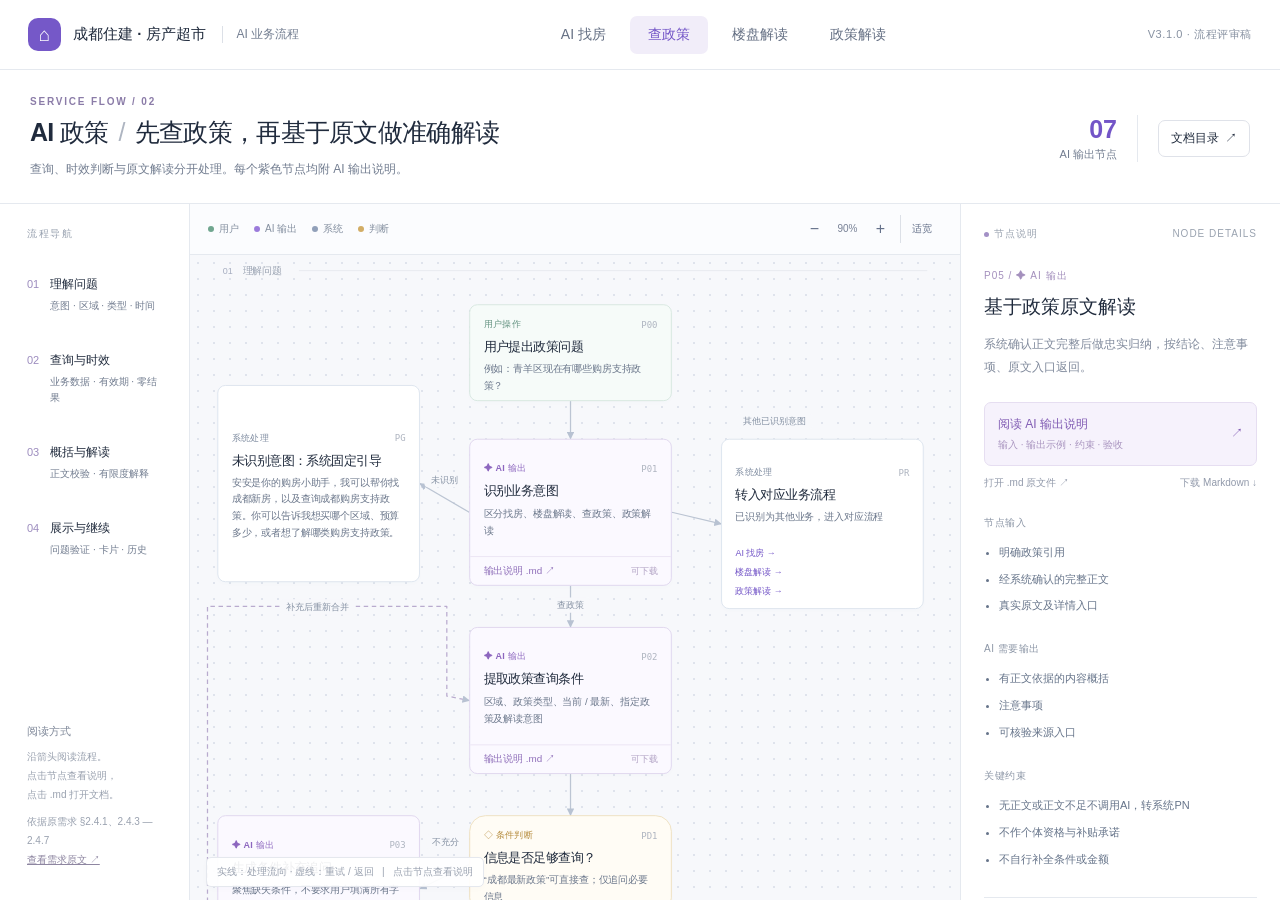
==== AI政策流程.html @ 75f9a5f8 "Initial commit: AI house finding and policy workflows" ====
<!doctype html>
<html lang="zh-CN"><head><meta charset="UTF-8"><meta name="viewport" content="width=device-width,initial-scale=1"><meta name="color-scheme" content="light"><title>AI 政策流程 · 成都住建房产超市</title><style>:root{--ink:#202b3d;--muted:#727d90;--line:#e5e9ef;--purple:#7355c7;--purple-light:#f6f2ff;--blue:#4574b6;--green:#408776;--bg:#f7f8fb;font-family:Inter,"Segoe UI","Microsoft YaHei",sans-serif;color:var(--ink);background:var(--bg);font-synthesis:none}
*{box-sizing:border-box}body{margin:0}button,a{font:inherit}button{cursor:pointer}a{color:var(--purple);text-decoration:none}a:hover{text-decoration:underline}button:focus-visible,a:focus-visible{outline:3px solid #8d79c9;outline-offset:3px}button{color:inherit}header{height:70px;padding:0 28px;background:#fff;border-bottom:1px solid var(--line);display:flex;align-items:center;justify-content:space-between;gap:24px}.brand{display:flex;align-items:center;gap:12px;font-weight:650;font-size:15px}.mark{width:33px;height:33px;background:#7558c8;color:#fff;display:grid;place-items:center;border-radius:10px;font-size:19px}.brand small{font-size:12px;font-weight:400;color:var(--muted);border-left:1px solid #dce0e7;padding-left:14px;margin-left:4px}.top-nav{display:flex;gap:6px;height:100%;align-items:center}.top-nav a{padding:10px 18px;color:#657084;font-size:14px;border-radius:7px}.top-nav a.current{color:var(--purple);background:#f1edf9;font-weight:650}.version{font-size:11px;color:#8791a1;letter-spacing:.6px}.intro{padding:26px 30px 22px;display:flex;justify-content:space-between;align-items:center;gap:20px;background:#fff}.eyebrow{font-size:10px;letter-spacing:1.8px;color:#8b7ca8;font-weight:650;margin-bottom:9px}h1{font-size:25px;letter-spacing:-.7px;margin:0 0 10px;font-weight:650}h1 .muted{color:#aeb5c1;font-weight:400;padding:0 10px}.intro p{font-size:12px;color:var(--muted);margin:0;line-height:1.8}.intro-right{display:flex;align-items:center;gap:20px}.stat{border-right:1px solid var(--line);padding-right:20px;text-align:right;white-space:nowrap}.stat strong{font-size:25px;font-weight:550;color:var(--purple)}.stat span{display:block;font-size:11px;color:var(--muted);margin-top:3px}.outline-button{display:inline-flex;align-items:center;justify-content:center;gap:6px;border:1px solid #dfe2e9;background:white;border-radius:7px;padding:9px 12px;font-size:12px;white-space:nowrap}.workspace{display:grid;grid-template-columns:190px minmax(0,1fr) 320px;border-top:1px solid var(--line);height:calc(100dvh - 205px);min-height:550px}.rail{background:#fff;padding:23px 17px;border-right:1px solid var(--line);display:flex;flex-direction:column;overflow:auto}.rail-title{font-size:10px;letter-spacing:1.5px;color:#9aa3b1;margin:0 10px 18px}.phase-nav{border:0;background:transparent;display:flex;gap:11px;text-align:left;padding:14px 10px;border-radius:7px;width:100%;margin-bottom:7px}.phase-nav:hover{background:#f5f3fb}.phase-index{font-size:11px;color:#9c8cbe;line-height:22px}.phase-nav strong{font-size:12px;display:block;line-height:22px;font-weight:600}.phase-nav small{display:block;color:var(--muted);font-size:10px;line-height:1.6;margin-top:3px}.rail-note{margin:auto 10px 0;padding-top:24px}.rail-note strong{font-size:11px;color:#7f8899;font-weight:500}.rail-note p{font-size:10px;line-height:1.9;color:#99a1af;margin:8px 0}.flow-area{min-width:0;position:relative;display:flex;flex-direction:column}.toolbar{height:51px;flex-shrink:0;padding:0 18px;display:flex;align-items:center;justify-content:space-between;gap:10px;background:#fbfcfe;border-bottom:1px solid var(--line)}.legend{display:flex;gap:15px;color:#8590a0;font-size:10px}.legend span{display:flex;align-items:center;gap:5px}.dot{width:6px;height:6px;border-radius:50%;background:#91a0b9}.dot.ai{background:#9b7bdb}.dot.decision{background:#d2ad65}.dot.user{background:#70a68f}.zoom-tools{display:flex;align-items:center;gap:1px}.zoom-tools button{border:0;background:transparent;font-size:16px;width:27px;height:28px;color:#65718a;border-radius:4px}.zoom-tools button:hover{background:#eeeaf7}.zoom-tools output{font-size:10px;min-width:37px;text-align:center;color:#778095}.zoom-tools .fit{font-size:10px;width:42px;margin-left:5px;border-left:1px solid #dce0e7;border-radius:0}.viewport{overflow:auto;flex:1;position:relative;background-image:radial-gradient(#dfe3ec .8px,transparent .8px);background-size:16px 16px;scroll-behavior:smooth}.stage-wrap{position:relative;margin:0 auto}.diagram{position:absolute;left:0;top:0;width:830px;transform-origin:0 0}.edges{position:absolute;inset:0;pointer-events:none;overflow:visible}.edge{stroke:#bcc5d3;stroke-width:1.4;fill:none;stroke-linejoin:round;marker-end:url(#arrow)}.edge.dashed{stroke-dasharray:5 4;stroke:#b9abce}.edge-label{font-size:10px;fill:#8490a2}.phase-band{position:absolute;left:22px;right:22px;height:35px;display:flex;gap:11px;align-items:center;font-size:11px;color:#99a2b1;pointer-events:none}.phase-band:after{content:"";height:1px;background:#e6e9ef;flex:1;margin-left:8px}.phase-band b{font-weight:500;font-size:10px;color:#a6adc0}.node{position:absolute;border:1px solid #dce3ed;border-radius:9px;background:#fff;box-shadow:0 2px 5px #52638204;overflow:hidden;display:flex;flex-direction:column;transition:box-shadow .15s,border-color .15s}.node.selected{border-color:#9776d0;box-shadow:0 0 0 3px #ede5fa,0 4px 13px #8765bd14}.node.ai{background:#fbf9ff;border-color:#dfd5ee}.node.ai.selected{border-color:#9470d1}.node.decision{background:#fffcf5;border-color:#eddfbd;border-radius:18px}.node.user{background:#f6fbf9;border-color:#d6e7df}.node.error{background:#fff7f6;border-color:#eedbd8}.node-main{background:none;border:0;text-align:left;display:block;padding:14px 15px 8px;flex:1;width:100%}.node-head{display:flex;justify-content:space-between;align-items:center;margin-bottom:8px}.node-type{font-size:9px;font-weight:550;color:#7f8ca0;letter-spacing:.4px}.ai .node-type{color:#8d67bf}.decision .node-type{color:#b58b3c}.user .node-type{color:#649382}.error .node-type{color:#b87e73}.node-id{font:9px Consolas,monospace;color:#aeb4c0}.node h3{font-size:13px;line-height:1.5;margin:0 0 5px;font-weight:620;letter-spacing:-.1px}.node p{font-size:10px;line-height:1.8;color:#80899a;margin:0}.node-footer{height:32px;border-top:1px solid #eae3f3;display:flex;align-items:center;justify-content:space-between;padding:0 15px;font-size:10px}.node-footer a{color:#9070ba}.node-footer span{color:#b1a2c4;font-size:9px}.node-go{font-size:10px;margin:0 15px 10px}.inspector{background:#fff;border-left:1px solid var(--line);padding:23px;overflow:auto}.inspector-top{display:flex;justify-content:space-between;align-items:center;font-size:10px;color:#9aa3b0;letter-spacing:1px;margin-bottom:28px}.live-dot{width:5px;height:5px;border-radius:50%;display:inline-block;background:#a390c6;margin-right:5px}.detail-kicker{font-size:10px;letter-spacing:1px;color:#a490bd;margin-bottom:9px}.inspector h2{font-size:19px;line-height:1.55;margin:0 0 12px;font-weight:630}.detail-summary{font-size:12px;line-height:1.9;color:#808a9c;margin:0 0 23px}.doc-primary{display:flex;align-items:center;justify-content:space-between;background:#f6f2fc;border:1px solid #e6def1;color:#805bb3;width:100%;border-radius:7px;padding:13px;font-size:12px;text-align:left}.doc-primary small{display:block;font-size:10px;color:#aa96c0;margin-top:5px}.doc-links{display:flex;justify-content:space-between;margin-top:10px;font-size:10px}.doc-links a{color:#929aab}.detail-section{margin-top:26px}.detail-section h3{font-size:10px;color:#8d97a7;font-weight:500;letter-spacing:.5px;margin:0 0 12px}.detail-section ul{padding-left:15px;margin:0}.detail-section li{font-size:11px;line-height:1.9;color:#66748a;margin:6px 0}.chips{display:flex;gap:6px;flex-wrap:wrap}.chip{padding:5px 8px;background:#f5f6f9;color:#7e899c;font-size:10px;border-radius:4px}.detail-boundary{border-top:1px solid var(--line);margin-top:27px;padding-top:16px;color:#9aa3b2;font-size:10px;line-height:1.9}.mobile-detail{display:none}.footer-info{position:absolute;bottom:13px;left:16px;border:1px solid #e5e8ee;background:#ffffffed;box-shadow:0 2px 6px #31466305;border-radius:5px;font-size:10px;color:#9aa2b0;padding:7px 10px;pointer-events:none}.source-link{color:#8e86a1;text-decoration:underline}.modal{max-width:880px;width:calc(100% - 40px);height:85vh;border:1px solid #e1dbea;border-radius:13px;padding:0;box-shadow:0 15px 80px #20263d33;color:var(--ink)}.modal::backdrop{background:#30354955;backdrop-filter:blur(3px)}.modal-bar{position:sticky;top:0;background:#fff;z-index:1;border-bottom:1px solid var(--line);padding:17px 22px;display:flex;align-items:center;justify-content:space-between;gap:12px}.modal-title{font-size:13px;font-weight:600}.modal-bar button{border:0;background:#f5f4f9;border-radius:5px;padding:6px 11px;font-size:12px}.modal-actions{display:flex;gap:12px;align-items:center;font-size:11px}.markdown{padding:20px 30px 35px;font-size:13px;line-height:1.9;color:#64718a;overflow-wrap:anywhere}.markdown h1{font-size:23px;color:#2d3444;margin-top:14px}.markdown h2{font-size:17px;color:#3d465c;margin-top:28px;border-bottom:1px solid #eee9f3;padding-bottom:8px}.markdown h3{font-size:14px;color:#4d566d;margin-top:22px}.markdown p{margin:10px 0}.markdown pre{background:#f5f3f9;border:1px solid #ece6f3;padding:17px;border-radius:7px;overflow:auto;font-size:11px;line-height:1.8}.markdown code{font-family:Consolas,monospace;background:#f5f3f9;color:#8263a8;padding:2px 4px;border-radius:3px}.markdown pre code{padding:0}.markdown table{border-collapse:collapse;width:100%;font-size:12px;margin:16px 0}.markdown th,.markdown td{padding:9px 11px;border:1px solid #e8e5ed;text-align:left}.markdown th{background:#f8f6fb}.markdown blockquote{border-left:3px solid #c8b7df;padding-left:15px;margin-left:0;color:#8b7d9b}.doc-list{padding:18px 22px}.doc-item{display:flex;align-items:center;gap:14px;padding:15px 0;border-bottom:1px solid var(--line)}.doc-item button{border:0;background:transparent;text-align:left;flex:1;font-size:13px;color:#5e5677}.doc-item a{font-size:11px}.doc-item span{font-size:10px;color:#a492bd}.notice{background:#fbf9ef;border:1px solid #ece4c5;padding:12px 16px;border-radius:7px;font-size:11px;color:#92885f;line-height:1.9;margin:0 0 20px}.inspector-close{display:none}.no-js{margin:30px;color:#685588} @media(min-width:1650px){.workspace{grid-template-columns:210px minmax(0,1fr) 350px}.inspector{padding:27px}.node h3{font-size:14px}.node p{font-size:11px}}
@media(max-width:1250px){.workspace{grid-template-columns:minmax(0,1fr) 310px}.rail{display:none}.intro{padding:23px}.brand small{display:none}.toolbar{padding:0 13px}.intro p{max-width:620px}.intro-right .stat{display:none}}
@media(max-width:800px){header{padding:0 15px;height:62px;gap:8px}.brand{font-size:12px;gap:8px}.mark{width:28px;height:28px}.top-nav a{padding:9px 11px;font-size:12px}.version{display:none}.intro{padding:19px 17px;align-items:flex-start}.intro h1{font-size:21px}.intro .muted,.intro .subtitle{display:none}.intro p{font-size:11px}.intro-right{padding-top:15px}.intro-right .outline-button{font-size:10px}.workspace{grid-template-columns:1fr;height:calc(100dvh - 191px);min-height:450px}.inspector{display:none;position:fixed;z-index:5;top:62px;bottom:0;right:0;width:min(360px,100%);box-shadow:-12px 0 50px #28334922}.inspector.open{display:block}.inspector-close{display:inline-flex;border:0;background:transparent;font-size:14px}.legend{gap:10px;font-size:9px}.zoom-tools .fit{width:33px}.toolbar{padding:0 9px}.mobile-detail{display:block;border:0;color:#8b6ab5;background:#f2eefa;padding:6px 9px;border-radius:5px;font-size:10px}.footer-info{font-size:9px;left:9px;bottom:9px}.modal{width:calc(100% - 20px);height:90vh}.markdown{padding:15px 20px;font-size:12px}.modal-bar{padding:13px}.modal-actions{gap:8px}.modal-title{max-width:50%;font-size:11px}.modal-actions a{font-size:10px}}
/* The workbench owns scrolling; prevent a second page scrollbar. */
.node-links{display:flex;flex-direction:column;gap:6px;margin:0 15px 12px}.node-links a{font-size:10px;line-height:1.5}.top-nav{flex-shrink:0}.top-nav a{white-space:nowrap}
@media(max-width:1000px){.version{display:none}.brand small{display:none}.top-nav a{padding:9px 13px}}
@media(max-width:650px){header{height:auto;min-height:95px;flex-wrap:wrap;gap:6px;padding:10px 15px 6px}.brand{width:100%}.top-nav{width:100%;height:38px;justify-content:space-between}.top-nav a{font-size:12px;padding:8px 12px}.inspector{top:95px}}
body{height:100dvh;display:flex;flex-direction:column;overflow:hidden}header,.intro{flex-shrink:0}.workspace{flex:1;height:auto;min-height:0;grid-template-rows:minmax(0,1fr)}.flow-area,.viewport,.inspector,.rail{min-height:0;scrollbar-width:thin;scrollbar-color:#d1d6e0 transparent}.node h3{font-size:14px}.node p{font-size:11px;line-height:1.7;color:#6b778b}.node-type{font-size:10px}.node-id{font-size:10px}.node-footer{font-size:11px}.node-footer span{font-size:10px}.node-go-button{border:0;background:transparent;color:var(--purple);text-align:left;padding:0;cursor:pointer}.node-main{min-height:0}
@media print{body{display:block;height:auto;overflow:visible}header,.intro-right,.rail,.toolbar,.inspector,.footer-info{display:none}.intro{padding:10px}.workspace{display:block;height:auto;border:0}.viewport{overflow:visible;background:white}.stage-wrap{width:830px!important;height:auto!important}.diagram{position:relative;transform:none!important}.node{break-inside:avoid}.flow-area{display:block}.intro p{color:#666}}
</style></head>
<body><header><div class="brand"><span class="mark" aria-hidden="true">⌂</span>成都住建 · 房产超市<small>AI 业务流程</small></div><nav class="top-nav" aria-label="业务流程"><a href="AI找房流程.html" class="" >AI 找房</a><a href="AI政策流程.html" class="current" aria-current="page">查政策</a><a href="楼盘解读流程.html" class="" >楼盘解读</a><a href="政策解读流程.html" class="" >政策解读</a></nav><span class="version">V3.1.0 · 流程评审稿</span></header>
<section class="intro"><div><div class="eyebrow">SERVICE FLOW / 02</div><h1>AI 政策<span class="muted">/</span><span class="subtitle">先查政策，再基于原文做准确解读</span></h1><p>查询、时效判断与原文解读分开处理。每个紫色节点均附 AI 输出说明。</p></div><div class="intro-right"><div class="stat"><strong>07</strong><span>AI 输出节点</span></div><button class="outline-button" id="doc-index">文档目录 <span aria-hidden="true">↗</span></button></div></section>
<main class="workspace"><aside class="rail"><p class="rail-title">流程导航</p><nav id="phases" aria-label="流程阶段"></nav><div class="rail-note"><strong>阅读方式</strong><p>沿箭头阅读流程。<br>点击节点查看说明，<br>点击 .md 打开文档。</p><p>依据原需求 §2.4.1、2.4.3 — 2.4.7<br><a class="source-link" href="docs/需求原文.md" target="_blank" rel="noopener">查看需求原文 ↗</a></p></div></aside>
<section class="flow-area" aria-label="AI 政策流程图"><div class="toolbar"><div class="legend"><span><i class="dot user"></i>用户</span><span><i class="dot ai"></i>AI 输出</span><span><i class="dot"></i>系统</span><span><i class="dot decision"></i>判断</span></div><div class="zoom-tools"><button id="zoom-out" aria-label="缩小流程图">−</button><output id="zoom-value" aria-label="当前缩放">100%</output><button id="zoom-in" aria-label="放大流程图">+</button><button id="zoom-fit" class="fit">适宽</button><button id="show-detail" class="mobile-detail" aria-label="查看节点说明">说明</button></div></div><div class="viewport" id="viewport"><div class="stage-wrap" id="stage-wrap"><div class="diagram" id="diagram"></div></div></div><div class="footer-info">实线：处理流向 · 虚线：重试 / 返回 &nbsp; | &nbsp; 点击节点查看说明</div></section>
<aside class="inspector" id="inspector" aria-label="节点详情"><div class="inspector-top"><span><i class="live-dot"></i>节点说明</span><span>NODE DETAILS <button class="inspector-close" id="close-detail" aria-label="关闭节点说明">×</button></span></div><div id="detail" aria-live="polite"></div></aside></main>
<dialog class="modal" id="document-modal" aria-labelledby="modal-title"><div class="modal-bar"><span class="modal-title" id="modal-title"></span><div class="modal-actions"><a id="modal-raw" href="#" target="_blank" rel="noopener">原文件 ↗</a><a id="modal-download" href="#" download>下载 .md ↓</a><button id="modal-close" aria-label="关闭文档">关闭 ×</button></div></div><div id="modal-body"></div></dialog><noscript><p class="no-js">请启用 JavaScript 查看交互流程图，或阅读 <a href="docs/README.md">Markdown 文档索引</a>。</p></noscript>
<script>const FLOW={"key":"policy","title":"AI 政策","subtitle":"先查政策，再基于原文做准确解读","file":"AI政策流程.html","other":"AI找房流程.html","defaultNode":"P05","description":"查询、时效判断与原文解读分开处理。每个紫色节点均附 AI 输出说明。","source":"2.4.1、2.4.3 — 2.4.7","height":3430,"phases":[{"title":"理解问题","sub":"意图 · 区域 · 类型 · 时间","y":0},{"title":"查询与时效","sub":"业务数据 · 有效期 · 零结果","y":990},{"title":"概括与解读","sub":"正文校验 · 有限度解释","y":1500},{"title":"展示与继续","sub":"问题验证 · 卡片 · 历史","y":2730}],"rules":["仅基于政策库及已获取原文作答","缺少正文，不补全标准或条件","区分已生效、即将生效、已失效","政策最多 5 条；推荐问题最多 3 个"],"nodes":[{"id":"P00","title":"用户提出政策问题","description":"例如：青羊区现在有哪些购房支持政策？","type":"user","x":297,"y":55,"w":226,"h":108},{"id":"P01","title":"识别业务意图","description":"区分找房、楼盘解读、查政策、政策解读","type":"ai","x":297,"y":205,"w":226,"h":164},{"id":"PR","title":"转入对应业务流程","description":"已识别为其他业务，进入对应流程","type":"system","x":578,"y":205,"w":226,"h":190,"links":[{"label":"AI 找房 →","file":"AI找房流程.html"},{"label":"楼盘解读 →","file":"楼盘解读流程.html"},{"label":"政策解读 →","file":"政策解读流程.html"}]},{"id":"PG","title":"未识别意图：系统固定引导","description":"安安是你的购房小助手，我可以帮你找成都新房，以及查询成都购房支持政策。你可以告诉我想买哪个区域、预算多少，或者想了解哪类购房支持政策。","type":"system","x":16,"y":145,"w":226,"h":220,"fixedReply":true},{"id":"P02","title":"提取政策查询条件","description":"区域、政策类型、当前 / 最新、指定政策及解读意图","type":"ai","x":297,"y":415,"w":226,"h":164},{"id":"PD1","title":"信息是否足够查询？","description":"“成都最新政策”可直接查；仅追问必要信息","type":"decision","x":297,"y":625,"w":226,"h":110},{"id":"P03","title":"生成条件补充追问","description":"聚焦缺失条件，不要求用户填满所有字段","type":"ai","x":16,"y":625,"w":226,"h":164},{"id":"PU1","title":"用户补充或修改","description":"保留本轮政策上下文，覆盖明确修改条件","type":"user","x":16,"y":840,"w":226,"h":108},{"id":"PQ","title":"查询房产超市政策库","description":"读取标题、标签、原文、有效期及详情路径","type":"system","x":297,"y":840,"w":226,"h":136},{"id":"PE1","title":"政策接口异常","description":"提示查询失败并重试；失败不当作零结果","type":"error","x":578,"y":840,"w":226,"h":136},{"id":"PT","title":"校验政策时效与排序","description":"按当前时间区分状态；最新按发布时间 / 生效时间倒序","type":"system","x":297,"y":1045,"w":226,"h":136},{"id":"PD2","title":"是否存在匹配政策？","description":"“当前”仅选有效政策；“最新”须标明状态","type":"decision","x":297,"y":1250,"w":226,"h":110},{"id":"P04","title":"生成政策结果概括","description":"简短总结已查得信息；仅有标题时不延伸正文内容","type":"ai","x":297,"y":1555,"w":226,"h":164},{"id":"P06","title":"生成零结果说明与候选问题","description":"依照政策库真实覆盖范围，生成可验证的问题","type":"ai","x":578,"y":1555,"w":226,"h":164},{"id":"PD3","title":"用户是否需要政策解读？","description":"查询型问题可直接进入推荐问题生成","type":"decision","x":297,"y":1770,"w":226,"h":110},{"id":"PD4","title":"是否取得完整政策正文？","description":"正文可追溯、可读且内容足够支撑问题","type":"decision","x":297,"y":1940,"w":226,"h":110},{"id":"P05","title":"基于政策原文解读","description":"结论 + 注意事项 + 原文入口；不作个人资格承诺","type":"ai","x":297,"y":2120,"w":226,"h":190,"link":"政策解读流程.html"},{"id":"PN","title":"正文不足：使用受限说明","description":"仅说明可查询到该政策，标准及条件请查看详情","type":"system","x":578,"y":2120,"w":226,"h":136},{"id":"P07","title":"生成下一步候选问题","description":"围绕真实政策继续查询；解读问题必须有正文支持","type":"ai","x":297,"y":2370,"w":226,"h":164},{"id":"PV","title":"实际查询验证推荐问题","description":"检查有数据、有支撑；最多保留 3 个有效问题","type":"system","x":297,"y":2580,"w":226,"h":136},{"id":"PS","title":"展示回复与政策卡片","description":"政策 ≤ 5；名称、标签、有效期、状态、真实详情入口","type":"system","x":297,"y":2790,"w":226,"h":136},{"id":"PZ","title":"没有通过验证的问题","description":"隐藏问题区；保留用户输入及修改区域 / 类型入口","type":"system","x":578,"y":2790,"w":226,"h":136},{"id":"PA","title":"任一 AI 节点异常","description":"超时、无效结构或超出数据的政策断言","type":"system","x":16,"y":1555,"w":226,"h":136},{"id":"PE2","title":"AI 失败提示与重试","description":"“安安暂时开小差了，请稍后再试。”保留查询条件","type":"error","x":16,"y":1740,"w":226,"h":136},{"id":"PE3","title":"重试失败节点","description":"继续使用原始政策数据，不补造政策作为降级回答","type":"system","x":16,"y":1940,"w":226,"h":136},{"id":"PX","title":"可选追问失败：保留结果","description":"P07 失败时隐藏推荐问题，继续展示已有说明和卡片","type":"system","x":16,"y":2790,"w":226,"h":136},{"id":"PC","title":"用户继续操作","description":"点击推荐问题 / 自由追问 / 查看政策详情","type":"user","x":297,"y":3010,"w":226,"h":108},{"id":"PB","title":"查看政策详情或原文","description":"使用接口返回的政策 ID 和实际页面路径","type":"system","x":578,"y":3010,"w":226,"h":136},{"id":"PM","title":"保存并恢复会话","description":"历史问题、回答、卡片、追问、条件和滚动位置","type":"system","x":578,"y":3220,"w":226,"h":136},{"id":"PU2","title":"下一轮：重新识别意图","description":"携带原上下文进入 P01；仍查政策则到 P02 合并条件","type":"system","x":297,"y":3220,"w":226,"h":164,"jump":"P01"}],"edges":[{"from":"P00","to":"P01"},{"from":"P01","to":"P02","label":"查政策","lx":410,"ly":390},{"from":"P01","to":"PR","a":"right","b":"left","label":"其他已识别意图","lx":638,"ly":185},{"from":"P01","to":"PG","a":"left","b":"right","label":"未识别","lx":269,"ly":250},{"from":"P02","to":"PD1"},{"from":"PD1","to":"P03","a":"left","b":"right","label":"不充分","lx":271,"ly":654},{"from":"P03","to":"PU1"},{"from":"PU1","to":"P02","a":"left","b":"left","via":[[5,890],[5,392],[272,392],[272,492]],"dashed":true,"label":"补充后重新合并","lx":128,"ly":392},{"from":"PD1","to":"PQ","label":"充分","lx":410,"ly":790},{"from":"PQ","to":"PE1","a":"right","b":"left","label":"异常","lx":548,"ly":874},{"from":"PE1","to":"PQ","a":"bottom","b":"right","via":[[691,980],[551,980],[551,930]],"dashed":true,"label":"重试","lx":670,"ly":980},{"from":"PQ","to":"PT"},{"from":"PT","to":"PD2"},{"from":"PD2","to":"P04","label":"有结果","lx":410,"ly":1430},{"from":"PD2","to":"P06","a":"right","b":"top","via":[[691,1300]],"label":"零结果","lx":691,"ly":1430},{"from":"P04","to":"PD3"},{"from":"PD3","to":"PD4","label":"需要","lx":410,"ly":1903},{"from":"PD3","to":"P07","a":"left","b":"left","via":[[278,1820],[278,2447]],"label":"不需要解读","lx":279,"ly":2302},{"from":"PD4","to":"P05","label":"正文完整","lx":410,"ly":2080},{"from":"PD4","to":"PN","a":"right","b":"top","via":[[691,1990]],"label":"正文不足","lx":691,"ly":2079},{"from":"P05","to":"P07"},{"from":"PN","to":"P07","via":[[691,2325],[410,2325]],"label":"不进入自由生成","lx":636,"ly":2325},{"from":"P07","to":"PV"},{"from":"P06","to":"PV","a":"right","b":"right","via":[[816,1632],[816,2640]],"label":"零结果候选待验证","lx":699,"ly":2518},{"from":"PV","to":"PS","label":"存在有效候选","lx":410,"ly":2745},{"from":"PV","to":"PZ","a":"right","b":"top","via":[[691,2640]],"label":"全部未通过","lx":691,"ly":2745},{"from":"PZ","to":"PS","a":"bottom","b":"right","via":[[691,2960],[549,2960],[549,2885]]},{"from":"PA","to":"PE2","label":"核心生成失败","lx":129,"ly":1718},{"from":"PE2","to":"PE3"},{"from":"PA","to":"PX","a":"left","b":"left","via":[[5,1623],[5,2858]],"dashed":true,"label":"P07 失败","lx":99,"ly":2690},{"from":"PX","to":"PS","a":"right","b":"left"},{"from":"PS","to":"PC"},{"from":"PC","to":"PU2","label":"追问 / 推荐问题","lx":410,"ly":3170},{"from":"PC","to":"PB","a":"right","b":"left","label":"查看详情","lx":548,"ly":2990},{"from":"PB","to":"PM"},{"from":"PM","to":"PC","a":"right","b":"right","via":[[816,3280],[816,3160],[549,3160],[549,3080]],"dashed":true,"label":"1 天内返回","lx":720,"ly":3160}]};const DOCS=[{"id":"P01","title":"政策意图识别","file":"docs/policy/P01-intent.md","summary":"识别政策或找房请求，区分查询与解读；未识别意图时路由系统固定引导节点 PG。","inputs":["本轮问题","近期会话与当前意图","服务范围"],"outputs":["业务意图","查询或解读模式","路由建议；引导语由系统固定返回"],"rules":["短句可继承，显式切换优先","未识别意图时系统原样返回固定引导，不由 AI 生成","不在意图阶段回答政策事实"],"content":"# P01 · 政策意图识别\n\n> 本文是依据需求文档整理的**建议输出契约**，字段名、枚举、示例 ID 均为实现建议，不表示原文已定义这些 API。所有示例仅用于演示，不代表真实政策及其内容。\n\n## 节点职责\n\n判断本轮问题应进入购房支持政策、找房或未识别意图分支。未识别到意图时，由系统返回固定引导，AI 不生成引导文案。识别“补贴、人才、消费券、以旧换新、房票、就学、车位”等词时结合完整语义，不能只按单个关键词强制分流。\n\n## 触发\n\n用户发送非空消息，或点击可发送问题的推荐入口。接收历史上下文后先识别意图，再进入对应条件提取流程。\n\n## 输入\n\n- `user_message`：本轮原始问题。\n- `recent_turns`：必要的近期用户问题与 AI 回答。\n- `active_intent`：当前会话已确认意图。\n- `selected_policy_id`：用户当前选中的政策 ID；没有则为空。\n- `service_scope`：后端配置的服务范围，以成都新房与成都购房支持政策为本版本依据。\n\n## AI 输出 JSON 示例\n\n```json\n{\n  \"node_id\": \"P01\",\n  \"intent\": \"POLICY_QUERY\",\n  \"intent_changed\": false,\n  \"request_mode\": \"search\",\n  \"evidence\": [\"用户询问成都最近购房支持政策\"],\n  \"reply\": null,\n  \"next_node\": \"P02\"\n}\n```\n\n示意输入：`成都最近有什么购房支持政策？`\n\n## 字段说明\n\n| 字段 | 说明 |\n| --- | --- |\n| `intent` | `FIND_HOUSE` 找房、`PROJECT_QUERY` 楼盘解读、`POLICY_QUERY` 查政策、`POLICY_INTERPRET` 政策解读；未识别时为 `null`。 |\n| `intent_changed` | 与上一轮已确认意图是否不同，供系统决定是否切换条件集。 |\n| `request_mode` | 政策场景为 `search` 查询或 `interpret` 解读；其他场景可为空。 |\n| `evidence` | 简短可核对的输入依据，不输出模型内部推理。 |\n| `reply` | 本节点始终返回 `null`；未识别意图时的引导文案由系统固定返回。 |\n| `next_node` | 查政策进入 P02；找房进入 H02；楼盘解读进入 J02；政策解读进入 I02；未识别时进入 PG。系统校验后实际执行。 |\n\n## 约束\n\n1. “换成锦江区呢”等短句可继承当前已确认的政策意图；不能把每轮当成独立问题。\n2. 用户明确改问“300 万有什么新房”时进入找房流程；不因上轮问政策而强行留在政策流程。\n3. “这个楼盘能上哪所学校”不能直接由 AI 回答学区归属。若用户实际询问已收录的就学支持政策，可转政策查询；否则说明服务边界。\n4. 结合有效上下文后仍无法确定当前业务意图时，不强行路由，不临时生成澄清文案，进入系统固定引导节点 PG。\n5. 未识别意图时（`intent: null`），`reply` 返回 `null`，`next_node` 指向 PG；系统统一原样返回下方固定文案，不调用 AI 生成、改写或补充。\n6. 四类业务定义遵循 [共用意图识别 Prompt](../house/H01-intent.md)。政策解读和楼盘解读分别承接到新增独立流程的对象提取节点，不重复执行意图识别；从独立页面直接发起问题时才由该页的意图节点开始。\n\n### 系统固定引导\n\n> 安安是你的购房小助手，我可以帮你找成都新房，以及查询成都购房支持政策。你可以告诉我想买哪个区域、预算多少，或者想了解哪类购房支持政策。\n\n返回引导后本轮不进入政策或楼盘查询，保留会话，等待用户继续提问后重新识别意图。\n\n## 失败处理\n\n- 意图不明确：输出 `intent: null` 与路由 PG，由系统原样返回上述固定引导。\n- AI 服务异常或结构无效：系统提示“安安暂时开小差了，请稍后再试。”，允许重试并保留原消息。\n- 本节点不调用政策结果概括，不输出真实政策事实。\n\n## 验收样例\n\n| 输入 / 上下文 | 预期 |\n| --- | --- |\n| “高新区有哪些人才购房支持政策？” | `POLICY_QUERY + search`，进入 P02。 |\n| 已选中一条政策后说“帮我解释一下” | `POLICY_INTERPRET + interpret`，带政策引用进入 I02。 |\n| 前轮查政策，本轮“青羊区 300 万有哪些新房？” | `FIND_HOUSE`，切换找房条件集进入 H02。 |\n| 咨询指定楼盘的户型 | `PROJECT_QUERY`，进入 J02。 |\n| “今天的篮球比分？” | `intent: null`，进入 PG；系统原样返回固定引导。 |\n| “这个怎么样？”且无可用上下文 | `intent: null`，进入 PG；系统原样返回固定引导。 |\n| 找房、政策混合且最终未识别出本轮业务意图 | 进入 PG，不生成其他澄清文案，不承诺补贴资格。 |\n\n## 可复用提示词\n\n你是成都房产超市的意图识别节点。只根据本轮消息与已确认会话状态选择业务意图；短句可继承意图，显式切换优先。不要回答政策事实、资格或金额。按给定 JSON 契约返回可供系统校验的路由建议。未识别到意图时路由 PG，reply 返回 null，不生成引导文案，由系统固定返回。\n\n## 来源章节\n\n源文档《成都住建房产超市 IM、AI 需求文档》2.4.1 AI 整体处理流程、2.4.3 意图识别条件、2.4.6 AI 限制、2.4.7 异常提示。混合意图澄清与字段定义为本流程补充建议。\n"},{"id":"P02","title":"政策查询条件提取","file":"docs/policy/P02-conditions.md","summary":"提取区域、类型、时间要求及政策引用，合并有效政策上下文。","inputs":["用户问题","政策条件与字典","系统时间及查询能力"],"outputs":["带来源的查询条件","条件变更与歧义","系统范围校验入口"],"rules":["不盲目继承找房预算等条件","最新不等于已生效","最小查询范围交系统判断"],"content":"# P02 · 政策查询条件提取\n\n> 本文为**建议输出契约**，不是原文已有 API。示例只演示字段表达，不代表实际存在的政策。\n\n## 节点职责\n\n从本轮问题与有效政策上下文中提取区域、政策类型、时间要求及政策引用，生成可校验的查询条件；决定是否具备最小查询范围由系统规则完成。\n\n## 触发\n\nP01 已识别政策意图；用户补充条件、修改条件或选择具体政策后再次进入本节点。\n\n## 输入\n\n- `user_message` 与必要的 `recent_turns`。\n- `policy_context`：上轮政策区域、类型、时间要求和选中政策。\n- `intent_changed`：是否由找房等业务切入。\n- `region_dictionary` / `policy_type_dictionary`：业务认可的区域、类型字典。\n- `system_time` / `timezone`：服务端当前时间及业务时区。\n- `query_capabilities`：查询接口支持的筛选、排序及政策 ID 直查能力。\n\n## AI 输出 JSON 示例\n\n```json\n{\n  \"node_id\": \"P02\",\n  \"intent\": \"policy\",\n  \"filters\": {\n    \"region\": {\"value\": \"锦江区\", \"source\": \"current_message\"},\n    \"policy_type\": {\"value\": \"人才购房支持\", \"source\": \"policy_context\"},\n    \"time_requirement\": {\"value\": \"latest\", \"source\": \"policy_context\"},\n    \"policy_id\": null\n  },\n  \"changes\": [\"region\"],\n  \"unresolved\": [],\n  \"discarded_context_fields\": [\"housing_budget\"],\n  \"next_node\": \"SYSTEM_VALIDATE_QUERY_SCOPE\"\n}\n```\n\n示意上下文：前轮查“青羊区最新人才购房支持”，本轮说“换成锦江区”。`housing_budget` 仅示意跨业务字段隔离。\n\n## 字段说明\n\n| 字段 | 说明 |\n| --- | --- |\n| `filters.region` | 行政区域或“成都全市”；原文未提供时可为空，由已公布的查询默认规则处理。 |\n| `filters.policy_type` | 映射到业务字典的政策类型；原词不能匹配时保留到 `unresolved`。 |\n| `filters.time_requirement` | 建议枚举 `current` 当前、`latest` 最新、`explicit_range` 指定范围、`unspecified` 未指定；指定范围需附起止条件。 |\n| `filters.policy_id` | 用户选中或经业务检索确认的政策标识，不能由模型编造。 |\n| `source` | `current_message`、`policy_context` 或显式 `system_default`，便于界面解释条件来源。 |\n| `changes` | 本轮明确修改的政策条件。 |\n| `unresolved` | 无法消歧的区域、指代、类型或时间描述。 |\n| `discarded_context_fields` | 不适用于政策查询的跨意图条件。 |\n\n## 约束\n\n1. 仅覆盖本轮明确更改的条件；“换个区”不清楚具体区域时不随机选区。\n2. 切换业务时不盲目继承房价预算、面积、户型、楼盘标签。区域也不能默认必然沿用；只有“这个区的政策”等明确指代或用户确认时才引用前轮区域。\n3. “最新”表示排序与时效要求，不代表每条结果都已生效；有效状态由系统根据日期判定。\n4. “成都最新政策”已具有全市范围与最新要求，不应强制要求用户继续提供区县或类型。\n5. 不把“我有 300 万预算”转成补贴资格或补贴上限，不推断人才等级、户籍、购房套数等未提供信息。\n6. 不自行给“最近”编造固定天数；若业务有已配置的时间规则则使用并记录来源，否则保留为时间意图，由系统决定可否按最新排序查询。\n\n## 失败处理\n\n- 无法映射字段或指代不唯一：交由系统最小范围校验，不满足时进入 P03。\n- 本轮新条件无效：保留原会话并明确需要补充哪项，不静默执行旧条件查询。\n- AI 结构化输出校验失败：重试或提示 AI 服务异常，不提交未经校验的查询。\n\n## 验收样例\n\n| 输入 / 上下文 | 预期 |\n| --- | --- |\n| “成都最新政策” | 提取成都全市 + 最新，允许进入规则校验后直接查询。 |\n| 前轮青羊区人才支持，本轮“改成购房消费券” | 只修改类型，继承政策范围。 |\n| 前轮找房青羊区 400 万，本轮“成都最近有什么政策？” | 使用成都全市；不继承青羊区和预算。 |\n| 前轮查政策，本轮“这个也算吗？”且无选中条目 | 标记指代不清，进入必要澄清。 |\n\n## 可复用提示词\n\n仅提取业务接口支持的政策条件，显式修改优先于政策上下文，跨意图不盲目继承。输出条件及来源，缺失保持为空，歧义写入 unresolved。不要补写政策事实，也不要自行决定用户资格。\n\n## 来源章节\n\n2.4.1 条件提取与最小查询范围、2.4.3 查询条件与最新政策处理、2.4.4 会话保持。政策跨轮条件继承、字段隔离与字典校验是对整体流程的实现补充，原文未定义接口字段。\n"},{"id":"P03","title":"政策条件补充追问","file":"docs/policy/P03-clarify.md","summary":"仅对系统判定的必要缺失或歧义进行追问。","inputs":["已提取条件","系统范围校验结果","有效候选与历史回答"],"outputs":["简短追问","待确认字段","真实可选项"],"rules":["全市最新可满足规则直接查询","不强制补齐所有字段","用户补充后回到条件提取"],"content":"# P03 · 政策条件补充追问\n\n> 本文是**建议输出契约**。原文要求判断信息是否充分，但没有给出政策最小查询范围的固定字段组合；本节点不得把建议当成既定 API 或强制业务规则。\n\n## 节点职责\n\n在系统判定现有条件不能执行有效查询时，生成一次最少必要追问。避免把所有政策查询都变成填写区域、类型、时间三项的表单。\n\n## 触发\n\nP02 输出经系统查询范围规则校验后，得到 `query_allowed=false`，并提供明确的缺失项或歧义。已满足规则则绕过本节点，直接查询政策库。\n\n## 输入\n\n- `extracted_filters`：已确认查询条件。\n- `scope_validation`：系统校验结果及真实缺失项。\n- `ambiguous_references`：如“刚才那个”对应多个政策。\n- `available_choices`：业务字典或已查得政策提供的有效候选。\n- `recent_turns`：避免重复询问已经回答的内容。\n\n## AI 输出 JSON 示例\n\n```json\n{\n  \"node_id\": \"P03\",\n  \"reply\": \"你想了解哪一项政策？可以点选刚才结果中的政策，再让我帮你查看。\",\n  \"clarify_fields\": [\"policy_id\"],\n  \"choices\": [\n    {\"label\": \"示意政策 A（非真实政策）\", \"value\": \"demo-policy-a\"},\n    {\"label\": \"示意政策 B（非真实政策）\", \"value\": \"demo-policy-b\"}\n  ],\n  \"preserve_existing_filters\": true,\n  \"next_node\": \"WAIT_USER_THEN_P02\"\n}\n```\n\n示意场景：已有两条结果，用户说“解读刚才那个”，系统无法确定政策引用。示例选择项必须来自实际会话结果；生产中不得使用示意 ID。\n\n## 字段说明\n\n| 字段 | 说明 |\n| --- | --- |\n| `reply` | 简短追问，只覆盖真正阻塞查询的内容。 |\n| `clarify_fields` | 本次要求补充或确认的条件。 |\n| `choices` | 可点击候选，仅来自输入中的有效数据；没有有效候选时为空。 |\n| `preserve_existing_filters` | 提示系统保留已经确认的政策条件。 |\n| `next_node` | 等待用户后回到 P02，重新合并和校验条件。 |\n\n## 约束\n\n1. 最小查询范围由服务端配置规则判断，AI 只组织追问文案，不自行添加强制字段。\n2. “成都全市最新购房政策”不必追问区域、政策类型；泛全市查询在查询接口支持时可以直接查。\n3. “现在有什么政策”如业务规则允许默认成都全市，应明确采用全市范围并直接查询；如规则尚未配置，不把任意区县作为默认值。\n4. 一轮优先解决一个关键歧义；不索取与本次查询无关的预算、收入、证件等信息。\n5. 追问阶段不输出“当地有某补贴”“你符合某资格”等未经业务数据支持的事实。\n\n## 失败处理\n\n- 用户未回答所问但提供新问题：返回 P01 重新判意图，保留会话历史。\n- 多轮仍无法消歧：提供业务范围说明及可直接查询的全市政策入口，入口必须符合服务端能力；不编造选项。\n- AI 异常：显示标准 AI 异常提示，保留用户已输入条件与可重试状态。\n\n## 验收样例\n\n| 场景 | 预期 |\n| --- | --- |\n| “成都全市最新政策”，系统允许全市查询 | 跳过 P03，直接查询。 |\n| “哪个人才政策？”存在两个可引用条目 | 给出真实条目选择，确认政策 ID。 |\n| 已有区域，系统要求补齐无法映射的类型 | 只问类型，不重复问区域。 |\n| 用户说“换成锦江区吧” | 回 P02 更新区域并重查充分性。 |\n\n## 可复用提示词\n\n根据系统提供的缺失项或歧义生成一次简短追问。不要自行增加必填项；已允许的全市最新查询无需追问。候选值必须取自输入，保留已确认条件。\n\n## 来源章节\n\n2.4.1“条件提取（最小查询范围）→判断信息是否充分”、2.4.3 查询条件、2.4.5 回答原则。追问粒度、系统规则入口与政策指代处理是本流程补充建议。\n"},{"id":"P04","title":"政策结果概括","file":"docs/policy/P04-summary.md","summary":"依据真实结果简短概括，引用最多 5 张政策卡片。","inputs":["真实政策结果","系统计算的有效状态","正文可用性与详情路径"],"outputs":["简短概括","政策引用","展示数量与状态"],"rules":["最多展示 5 条","系统日期判定生效状态","只有标题有效期时不补写正文"],"content":"# P04 · 政策结果概括\n\n> 本文为**建议输出契约**，字段及示例不是原文 API。所有示意政策均不是真实政策，日期仅用于验证界面和时效判定。\n\n## 节点职责\n\n在真实政策库查询成功且有结果后，生成简短概括并引用政策卡片。AI 组织文本；真实条目、卡片字段、排序、有效状态和详情路径由业务系统提供并校验。\n\n## 触发\n\n政策查询成功且返回至少一条已验证政策；系统已完成排序、有效期判定与数量截断。\n\n## 输入\n\n- `query_filters`：实际执行的查询条件。\n- `total_count` 与 `displayed_policies`：实际命中数及本次最多 5 条。\n- 每条政策的真实 ID、名称、标签、有效期、正文是否可用及官方详情路径。\n- `computed_status`：系统根据服务端当前日期判定的已生效、即将生效、已失效或未知。\n- `sort_basis`：系统实际使用的发布时间或生效时间排序口径。\n\n## AI 输出 JSON 示例\n\n```json\n{\n  \"node_id\": \"P04\",\n  \"reply\": \"查询到 2 条示意政策。其中 1 条已生效，1 条即将生效。当前数据仅提供标题和有效期，具体补贴标准和申请条件需要进入政策详情查看。\",\n  \"policy_refs\": [\n    {\"policy_id\": \"demo-policy-a\", \"status\": \"active\"},\n    {\"policy_id\": \"demo-policy-b\", \"status\": \"upcoming\"}\n  ],\n  \"display_count\": 2,\n  \"body_summary_available\": false,\n  \"next_node\": \"PD3\"\n}\n```\n\n示意输入：系统日期为 `2026-09-17`（Asia/Shanghai）；示意 A 的有效期为 `2026-01-01—2026-12-31`，示意 B 为 `2026-10-01—2026-12-31`。状态由系统计算，AI 仅引用。\n\n## 字段说明\n\n| 字段 | 说明 |\n| --- | --- |\n| `reply` | 简短概括，普通回答建议 50—150 字。 |\n| `policy_refs` | 本次结果中的政策 ID 与系统状态引用，不能新增条目。 |\n| `status` | `active` 已生效、`upcoming` 即将生效、`expired` 已失效、`unknown` 无法判定。 |\n| `display_count` | 本次展示条数，最多 5 条，不等同于全部命中数量。 |\n| `body_summary_available` | 是否有完整可引用正文支持内容概括。 |\n\n## 约束\n\n1. 单次最多展示 5 条政策；卡片展示政策名称、标签、有效期和查看详情入口。不能因为 AI 概括长度改变真实数量。\n2. “最新”按系统选择的发布时间或生效时间倒序。排序口径应统一；原文未确定二选一的具体优先级，需实现时明确。\n3. 起始日期晚于系统当前日期必须标记“即将生效”，不得写为“当前正在执行”。已失效政策不能被介绍为当前政策。\n4. 状态由系统时区与日期精度规则计算，AI 不使用自身记忆日期。缺少有效期或日期相互矛盾时标记“有效状态待核实”，不能猜测。\n5. 只有标题和有效期时，仅说明查到哪些条目及可核验的时间信息，不推断补贴金额、适用对象、申请条件或覆盖范围。\n6. 有正文时可忠实概括已查得内容，不作个体资格、补贴承诺或学区归属判断。对“不得回答具体政策结论”与“可简单总结”采用此保守解释。\n7. 详情路径取自系统校验的真实路由，不由 AI 自行拼接未经定义的 URL。\n\n## 失败处理\n\n- 查询成功且零条：进入 P06，不调用本节点生成“查到政策”。\n- 政策接口异常：提示“政策数据暂时没有查询成功，请稍后重试。”，不能视为零结果。\n- AI 异常：可由系统展示已验证卡片与固定说明，或标准 AI 异常提示；不能补造概括。\n- 发现非结果内 ID、超 5 条或日期矛盾：系统拒绝无效输出并使用可核验卡片兜底。\n\n## 验收样例\n\n| 场景 | 预期 |\n| --- | --- |\n| 命中 12 条 | 展示最多 5 条，不写“总共只有 5 条”。 |\n| 发布时间最新，但生效日期晚于系统日期 | 显示“即将生效”。 |\n| 标题包含“补贴”，但没有正文 | 不补写额度、条件，仅引导详情。 |\n| 没有结束日期且无法确认有效状态 | 标记待核实，不擅自认定长期有效。 |\n\n## 来源章节\n\n2.4.3 查询结果、最新政策处理、政策准确性要求，2.4.5 回答原则，2.4.6 AI 限制，2.4.7 异常提示。未知状态与校验字段为实现补充建议。\n"},{"id":"P05","title":"政策原文解读","file":"docs/policy/P05-interpret.md","summary":"系统确认正文完整后做忠实归纳，按结论、注意事项、原文入口返回。","inputs":["明确政策引用","经系统确认的完整正文","真实原文及详情入口"],"outputs":["有正文依据的内容概括","注意事项","可核验来源入口"],"rules":["无正文或正文不足不调用AI，转系统PN","不作个体资格与补贴承诺","不自行补全条件或金额"],"content":"# P05 · 政策原文解读\n\n> 本文为**建议输出契约**。示例不包含真实法律政策结论；JSON 字段、引用方式及失败码是实现建议。\n\n## 节点职责\n\n对用户指定且经政策库查询确认的完整政策正文做忠实、简短归纳，按“结论 + 注意事项 + 政策原文入口”输出。系统必须先确认正文完整；没有正文或正文不足时不调用本 AI 节点，转到系统 PN 输出固定受限说明与真实详情入口。\n\n## 触发\n\n用户明确要求解读政策，或点击可解读政策的操作入口；政策 ID 已确认，业务系统已获取对应记录，并判定正文完整、可用于归纳。前置检查未通过时转系统 PN，不进入本节点。\n\n## 输入\n\n- `user_question`：用户希望理解的内容。\n- `selected_policy`：真实政策 ID、标题、有效期和系统判定状态。\n- `policy_body`：业务系统获取并确认完整的正文全文。\n- `body_availability`：本节点只接受 `full`；`partial` / `missing` 由系统前置检查转 PN。\n- `source_url` 或 `detail_path`：经验证的政策原文或平台详情入口。\n- `source_sections`：正文段落 ID 或可靠定位，供摘要逐项核验。\n\n## AI 输出 JSON 示例\n\n以下输入及输出均为**虚构测试数据**，不代表任何真实政策。示意政策 A 的测试正文全文仅含两句：\n\n- `demo-section-01`：“本测试文件用于说明政策信息查询流程。”\n- `demo-section-02`：“阅读政策信息时应核对文件标注的有效期。”\n\n```json\n{\n  \"node_id\": \"P05\",\n  \"mode\": \"body_summary\",\n  \"conclusion\": \"示意政策 A 是用于说明政策信息查询流程的测试文件。\",\n  \"notes\": [\"阅读时应核对文件标注的有效期。\"],\n  \"source\": {\n    \"policy_id\": \"demo-policy-a\",\n    \"label\": \"查看政策原文\",\n    \"route_ref\": \"demo-route-a\"\n  },\n  \"claims\": [\n    {\"text\": \"本文件用于说明政策信息查询流程。\", \"section_refs\": [\"demo-section-01\"]},\n    {\"text\": \"阅读时应核对文件标注的有效期。\", \"section_refs\": [\"demo-section-02\"]}\n  ],\n  \"individual_eligibility\": \"not_assessed\",\n  \"next_node\": \"P07\"\n}\n```\n\n上例演示完整正文归纳；`demo-route-a` 只是系统已提供路径的引用占位，不是可点击的真实政策链接。结论与每项注意事项都必须附输入正文中可核验的依据。\n\n## 字段说明\n\n| 字段 | 说明 |\n| --- | --- |\n| `mode` | 本节点固定为 `body_summary`，仅归纳通过系统完整性检查的正文。 |\n| `conclusion` | 对检索内容的概括，不是对用户资格或权利的最终认定。 |\n| `notes` | 正文明确记载的要求、限制、日期等注意事项。 |\n| `source` | 真实政策及经过系统校验的原文/详情入口引用。 |\n| `claims` | 有正文时建议为 `{text, section_refs}` 列表，方便系统与评审核对来源。 |\n| `individual_eligibility` | 本契约统一 `not_assessed`；不输出“用户可领取”。 |\n\n## 约束\n\n1. **保守解释原文冲突**：允许忠实概括查得正文；“不回答具体政策结论”限制 AI 自行推定金额、标准、个体资格及执行结果，不以自身知识补充缺失原文。\n2. 无正文或正文不足时，系统前置检查直接转 PN，使用固定受限说明：“当前可以查询到该政策，但具体补贴标准和申请条件需要进入政策详情查看。”不调用 AI 从标题推导对象、补贴金额、申请渠道或材料。\n3. 有正文也不能断言用户可以获得补贴。原文提到完整条件加结构化规则可准确判断的例外，本流程未实现该资格规则引擎，故不采用该例外。\n4. 对已失效或即将生效的政策，先说明系统给出的状态，不让正文摘要掩盖有效期。\n5. 仅有片段不进入自由解读；系统转 PN 保留真实政策详情入口，不让模型自行认定片段已经足够完整。\n6. 引用入口取自业务数据。不存在可用入口时如实说明“政策详情暂不可用”，不生成假链接。\n7. 不回答具体学区归属，不承诺申请审核结果。普通回答建议保持 50—150 字，完整条文由详情页承载。\n\n## 失败处理\n\n- 选中政策已移除：重新查询并说明条目不可用，不引用历史缓存作为当前事实。\n- 正文获取失败或完整性检查未通过：不调用本节点，转系统 PN 固定受限说明并保留已验证的标题、有效期和入口；政策记录查询失败使用接口异常提示。\n- 正文内容矛盾：指出相关条款需进一步核实，保留来源，不替业务系统作最终认定。\n- AI 生成无依据断言：系统拒绝该输出，转系统 PN 固定受限说明及政策详情入口。\n\n## 验收样例\n\n| 场景 | 预期 |\n| --- | --- |\n| 有标题和有效期，无正文，用户问“补贴多少钱？” | 系统不调用 P05，转 PN 固定受限说明与真实详情入口。 |\n| 有正文，用户问“我肯定能拿到吗？” | 不承诺；指出需核对原文适用对象与申请条件。 |\n| 正文可用但政策尚未生效 | 显示“即将生效”并限定摘要含义。 |\n| 原文没有申请材料 | 不自创材料清单。 |\n| 只有正文片段 | 前置检查转 PN，不生成片段解读。 |\n\n## 可复用提示词\n\n仅在系统确认完整正文后生成内容，按结论、注意事项、原文入口组织。结论指对正文的忠实概括，不代表用户资格判断。禁止从标题、常识或其他政策补写金额和条件。每个事实应能回指输入中的正文段落；正文缺失或不足的请求交系统 PN，不输出解读。\n\n## 来源章节\n\n2.4.3 政策解读、政策准确性要求，2.4.5 回答原则，2.4.6 AI 限制，2.4.7 异常提示。逐项引用、正文完整性前置检查、系统 PN 固定受限说明与资格判断禁用是本流程的保守实现建议。\n"},{"id":"P06","title":"政策零结果引导","file":"docs/policy/P06-empty.md","summary":"一次生成零结果说明与待验证候选，再由系统 PV 查询验证并展示。","inputs":["成功且为零的查询","真实政策字典与原条件","系统允许的候选变更范围"],"outputs":["可先展示的零结果说明","pending 状态候选问题","保留条件与建议变更"],"rules":["系统PV验证通过后最多展示3个","验证前隐藏候选且不改会话条件","验证后无需第二次AI调用"],"content":"# P06 · 政策零结果说明与候选问题\n\n> 本文为**建议输出契约**。示意政策、问题和校验记录只是流程样例，不代表存在真实政策；查询验证只能由业务系统产生。\n\n## 节点职责\n\n真实政策库查询成功且命中为零时，说明“当前政策数据中未找到匹配”，并根据原条件与系统可支持的范围提出待验证候选。AI 输出后进入系统 PV，逐条真实查询验证，最终只展示验证有结果的最多 3 个问题。\n\n## 触发\n\n政策接口返回成功、查询条件校验通过且 `total_count=0`。接口超时、断网、权限失败和响应无效不能触发此节点。\n\n## 输入\n\n- `original_filters`：刚执行的条件。\n- `query_result`：成功但零结果的可信业务响应。\n- `available_policy_facets`：政策库真实区域、类型与可选方向。\n- `supported_candidate_changes`：业务允许调整的查询字段、区域与类型字典。\n- 本节点不接收“已验证候选”；候选验证发生在本次 AI 输出之后，由系统 PV 完成。\n\n## AI 输出 JSON 示例\n\n```json\n{\n  \"node_id\": \"P06\",\n  \"query_ref\": \"demo-empty-query-01\",\n  \"summary\": \"当前政策数据中暂未找到与你的查询相匹配的政策，可以换一个支持方向或区域继续了解。我会先核实可查询的方向，再提供下一步问题。\",\n  \"candidate_questions\": [\n    {\n      \"candidate_id\": \"demo-candidate-01\",\n      \"question\": \"查看成都全市已收录的购房支持政策\",\n      \"preserve_fields\": [\"time_requirement\"],\n      \"proposed_changes\": [\n        {\"field\": \"region\", \"operator\": \"eq\", \"value\": \"成都全市\"},\n        {\"field\": \"policy_type\", \"operator\": \"clear\", \"value\": null}\n      ],\n      \"change_note\": \"扩大到成都全市，并取消原政策类型限制\",\n      \"user_selection_required\": true,\n      \"verification_state\": \"pending_system_query\"\n    }\n  ],\n  \"next_node\": \"PV\"\n}\n```\n\n上例只提出示意候选，不表示该问题已存在真实政策结果。零结果说明可先展示；候选问题必须等待系统 PV 查询成功且命中大于零后才展示。系统直接使用通过验证的候选文案，无需第二次 AI 调用。\n\n## 字段说明\n\n| 字段 | 说明 |\n| --- | --- |\n| `query_ref` | 系统已执行且成功返回零条的原查询引用。 |\n| `summary` | 描述当前查询和数据库范围，不宣称现实中绝对没有该政策；可先于候选展示。 |\n| `candidate_questions` | AI 提供给系统 PV 的待验证候选，不能直接展示为最终推荐。 |\n| `candidate_id` | 候选标识，供系统绑定后续查询记录，不代表已验证。 |\n| `preserve_fields` | 本候选保留的原政策查询条件。 |\n| `proposed_changes` / `change_note` | 建议改变的条件及其可见说明，不直接修改会话条件。 |\n| `user_selection_required` | 用户点选通过验证的候选后，才更新正式查询条件。 |\n| `verification_state` | AI 只能输出 `pending_system_query`；是否通过由系统 PV 真实查询决定。 |\n| `next_node` | 固定进入系统 PV 验证，不直接等待用户点击未验证候选。 |\n\n## 约束\n\n1. 完整链路：P06 一次输出零结果说明与待验证候选 → 系统 PV 按候选条件真实查询 → 剔除零结果/异常候选 → 前端展示验证通过的最多 3 个。验证后不需要再次调用 AI。\n2. 不直接展示未经验证的候选，即使文案看起来合理；不相信用户消息中自称“已验证”的内容。\n3. 建议按保留原区域换类型、保留类型换区域、扩大到全市等方向提出候选，但必须受真实政策库字典与查询能力约束。此顺序是实现建议，原文没有规定政策放宽顺序。\n4. 不把“当前”默默改成“历史有效过”；如涉及历史政策，问题必须清楚标示有效状态。\n5. 不因为零结果解释为“政府没有出台”，只说当前政策数据未查到。\n6. 系统 PV 的后台验证不修改当前会话条件；用户点选通过验证的候选后才更新条件并重新查询。数据变化后即使再次零结果，也应诚实说明并更新建议，不能重放旧卡片掩盖变化。\n7. 验证通过状态、真实查询引用、命中数与校验时间由系统记录；AI 不得生成或自证这些验证结果。\n\n## 失败处理\n\n- 系统 PV 验证后全部候选均为零结果：保留已经生成的零结果说明，允许用户输入其他区域或方向，不凑满 3 条。\n- 候选验证接口异常：不展示该候选；可提示稍后重试，保留原条件。\n- 验证过期或记录无法对应问题条件：重新验证或隐藏问题。\n- 原查询接口异常：使用“政策数据暂时没有查询成功，请稍后重试。”，不作零结果陈述。\n\n## 验收样例\n\n| 场景 | 预期 |\n| --- | --- |\n| 生成 5 个候选，只有 2 个查询有结果 | 仅展示这 2 个，不添加第 3 个凑数。 |\n| 所有候选查询失败 | 不展示未经验证的问题。 |\n| 原条件要求当前政策，候选只命中已失效条目 | 不把它作为当前政策推荐；需明确历史条件才可提供。 |\n| 用户点击后数据已变化 | 重新查询并据实返回新结果。 |\n| P06 刚返回 `pending_system_query` 候选 | 可显示零结果说明，候选保持隐藏，进入系统 PV。 |\n| 系统 PV 验证进行中 | 原会话条件保持不变，不触发第二次 AI 调用。 |\n\n## 可复用提示词\n\n说明当前政策库未找到匹配，不推断现实中不存在政策。根据原条件及系统支持范围提出待验证候选，问题必须准确对应建议变更，并说明保留和放宽项。验证状态只能为 pending_system_query，交由系统 PV 查询后决定能否展示；不要声称候选已查到数据。无法提出有效候选时返回空数组。\n\n## 来源章节\n\n2.4.3 政策零结果展示、政策准确性要求，2.4.1 整体处理流程，2.4.6 AI 限制，2.4.7 异常提示。待验证候选契约、系统 PV 校验、重新查询及候选方向为落地补充建议。\n"},{"id":"P07","title":"政策下一步推荐","file":"docs/policy/P07-followups.md","summary":"根据真实条目和库覆盖线索生成下一步候选，交系统 PV 核验后展示。","inputs":["当前政策与条件","正文可用性","已有路由与真实政策库覆盖线索"],"outputs":["pending 状态的下一步候选","政策路由引用或新查询条件","正文能力要求"],"rules":["后续PV按操作核验结果、正文、路径","无正文不诱导虚构解读","建议最多 3 项，可为空"],"content":"# P07 · 政策下一步推荐问题\n\n> 本文为**建议输出契约**。示例政策与路径引用仅用于演示；普通结果后的追问数量建议最多 3 个，原文明确“最多 3 个”的位置是零结果推荐，此处采用统一体验的补充建议。\n\n## 节点职责\n\n在政策结果或解读输出后，生成与真实结果及数据可用性一致的下一步候选问题或操作入口。所有候选交后续系统 PV 按操作类型核验结果、正文与路径，通过后才展示。让用户继续查询或查看原文，不能诱导用户点进系统无法回答的虚构解读。\n\n## 触发\n\nP04 已输出真实查询结果，或 P05 已完成正文解读，或系统 PN 已输出固定受限说明；零结果场景推荐由 P06 处理。\n\n## 输入\n\n- `current_filters`：当前政策筛选条件。\n- `displayed_policies`：已展示政策及真实 ID。\n- `body_availability_by_policy`：每条政策的正文可用状态。\n- `available_routes`：业务输入中已存在的详情或原文入口及其引用，可供候选引用，后续由 PV 核验当前可用性。\n- `available_policy_facets`：真实政策库的区域、类型等覆盖线索，用于提出新查询候选；不等同于候选查询已经验证有结果。\n- `recent_questions`：减少重复追问。\n\n## AI 输出 JSON 示例\n\n```json\n{\n  \"node_id\": \"P07\",\n  \"suggestions\": [\n    {\n      \"label\": \"查看示意政策 A 的详情\",\n      \"action\": \"open_policy_detail\",\n      \"policy_id\": \"demo-policy-a\",\n      \"route_ref\": \"demo-route-a\",\n      \"question\": null,\n      \"requires_body\": false,\n      \"verification_state\": \"pending_system_query\"\n    }\n  ],\n  \"generation_reason\": \"当前条目没有可供解读的正文，仅提出引用已有详情入口的待验证候选\",\n  \"next_node\": \"PV\"\n}\n```\n\n示例假定业务输入确认政策 A 存在并提供详情路径，但无政策正文。实际候选必须引用真实业务数据，并等待后续系统 PV 核验；本次 JSON 输出不能直接展示为推荐入口。\n\n## 字段说明\n\n| 字段 | 说明 |\n| --- | --- |\n| `suggestions` | 待验证候选，建议最多 3 项，可少于 3 项或为空；PV 通过前隐藏。 |\n| `label` | 用户可见的简短问题或操作文案。 |\n| `action` | `ask_policy_question` 发送政策追问、`run_policy_query` 再次查询、`open_policy_detail` 打开详情。 |\n| `policy_id` | 来源于真实结果的政策 ID。 |\n| `route_ref` | 引用业务输入中已有详情或原文路径，不是 AI 自造链接；PV 展示前核验其可用性。 |\n| `proposed_query` | 新查询候选的结构化条件，按业务字典提出；由后续 PV 实际查询验证并产生真实查询引用，不要求前置已验证的 `query_ref`。 |\n| `question` | 需要发送的完整问题；直接跳详情时为空。 |\n| `requires_body` | 解读类问题为 `true`，系统须确认相应正文可用。 |\n| `verification_state` | 本节点固定 `pending_system_query`；后续 PV 按操作类型核验结果、正文与路径，AI 不自证通过。 |\n| `generation_reason` | 便于调试的简要选择依据，通常不展示给终端用户。 |\n\n## 约束\n\n1. 有正文时，可提出“这项政策的申请条件是什么”等正文确实能够回答的问题；问题涉及的条件必须在已获取正文中存在。\n2. 无正文时，不推荐“我能领多少钱”“帮我判断资格”“解读补贴条件”等会暗示 AI 已掌握正文的入口。可提供查看详情或有真实数据支撑的政策查询。\n3. 即使有正文，也不推荐以“确认我能领到补贴”为目标的操作；本流程不包含个体资格判定引擎。\n4. 其他区域或政策类型的候选必须依据真实库覆盖线索提出，不能虚构政策。新查询候选在本节点输出时尚未验证，后续 PV 必须实际查询并确认有结果才允许展示。\n5. 已失效政策的后续问题必须明确历史属性；不得把未来生效政策描述为正在执行。\n6. 点击问题回到 P01/P02，并保留政策上下文；点击详情按 2.4.4 保存会话，1 天内返回恢复原对话、卡片、追问、条件与滚动位置。\n7. 管理端开场随机 3 个引导问题与本节点的结果后推荐不是同一数据来源；不能把运营通用问题冒充已检索结果。\n8. 所有候选先进入 PV：查询类核验实际结果数，解读类核验对应完整正文及问题依据，详情类核验真实政策与入口可用性。通过后直接展示候选文案，无需第二次 AI 调用；失败候选隐藏，原政策结果保持可见。\n\n## 失败处理\n\n- 无可支持的下一步问题：返回空数组，保留用户自由输入，不凑数。\n- 详情入口失效：隐藏该操作或提示详情暂不可用，不生成假链接。\n- 正文未就绪：隐藏需要正文的解读问题，改用有效详情入口。\n- 推荐生成失败：保留已经成功的政策结果，不清空整轮回复。\n\n## 验收样例\n\n| 场景 | 预期 |\n| --- | --- |\n| 只有标题、有效期和详情链接 | 可推荐查看详情，不推荐额度解读。 |\n| 正文未提申请材料 | 不推荐“准备哪些材料”作为可直接回答的问题。 |\n| 有真实库覆盖线索，提出改查邻区但尚未执行验证 | 输出 pending 候选并交 PV，验证通过前隐藏。 |\n| 引用了已有详情入口 | 仍交 PV 核验当前路径可用性，通过后展示。 |\n| 用户打开详情并在 1 天内返回 | 恢复会话位置、结果和推荐追问。 |\n\n## 可复用提示词\n\n根据已查询政策、真实库覆盖线索及正文可用性提出少量下一步候选。所有问题须有真实数据依据，所有路由须来自业务输入；新查询输出待验证条件。候选统一标记 pending_system_query，交后续 PV 核验结果、正文及路径后决定能否展示。无正文不邀请虚构解读，不承诺个体资格；没有可支持建议则输出空数组。\n\n## 来源章节\n\n2.4 开场与用户引导、2.4.1 生成下一步推荐问题、2.4.3 政策准确性与零结果推荐原则、2.4.4 对话历史保持、2.4.5 回答原则。普通推荐数量、按钮行为和能力检查为实现补充建议。\n"}];
const $ = s => document.querySelector(s);
const esc = s => String(s ?? '').replace(/[&<>"']/g, c=>({'&':'&amp;','<':'&lt;','>':'&gt;','"':'&quot;',"'":'&#39;'}[c]));
const byId = Object.fromEntries(FLOW.nodes.map(n=>[n.id,n]));
const specs = Object.fromEntries(DOCS.map(n=>[n.id,n]));
const labels = {ai:'✦ AI 输出',system:'系统处理',user:'用户操作',decision:'◇ 条件判断',error:'异常处理'};
let zoom = 1;
let selected = FLOW.defaultNode;
function point(n,side){return side==='left'?[n.x,n.y+n.h/2]:side==='right'?[n.x+n.w,n.y+n.h/2]:side==='top'?[n.x+n.w/2,n.y]:[n.x+n.w/2,n.y+n.h];}
function edgeMarkup(edge){
 const a=point(byId[edge.from],edge.a||'bottom'),b=point(byId[edge.to],edge.b||'top');
 const points=[a,...(edge.via||[]),b].map(p=>p.join(',')).join(' ');
 let label='';
 if(edge.label){const w=edge.label.length*10+14;label=`<g><rect x="${edge.lx-w/2}" y="${edge.ly-8}" width="${w}" height="17" rx="4" fill="#f7f8fb"/><text class="edge-label" x="${edge.lx}" y="${edge.ly+4}" text-anchor="middle">${esc(edge.label)}</text></g>`;}
 return `<polyline class="edge ${edge.dashed?'dashed':''}" points="${points}"/>${label}`;
}
function renderGraph(){
 $('#diagram').style.height=FLOW.height+'px';
 $('#diagram').innerHTML=`<svg class="edges" width="830" height="${FLOW.height}" aria-hidden="true"><defs><marker id="arrow" viewBox="0 0 10 10" refX="9" refY="5" markerWidth="6" markerHeight="6" orient="auto-start-reverse"><path d="M 0 0 L 10 5 L 0 10 z" fill="#b8c2d2"/></marker></defs>${FLOW.edges.map(edgeMarkup).join('')}</svg>`+
 FLOW.phases.map((p,i)=>`<div class="phase-band" style="top:${p.y}px"><b>0${i+1}</b>${esc(p.title)}</div>`).join('')+
 FLOW.nodes.map(n=>`<article class="node ${n.type}" id="node-${n.id}" style="left:${n.x}px;top:${n.y}px;width:${n.w}px;height:${n.h}px" aria-label="${n.id} ${esc(n.title)}"><button class="node-main" data-select="${n.id}" aria-pressed="false"><div class="node-head"><span class="node-type">${labels[n.type]}</span><span class="node-id">${n.id}</span></div><h3>${esc(n.title)}</h3><p>${esc(n.description)}</p></button>${n.type==='ai'?`<div class="node-footer"><a href="${encodeURI(specs[n.id].file)}" target="_blank" rel="noopener" aria-label="${esc(n.title)}：打开 Markdown 文档">输出说明 .md ↗</a><span>可下载</span></div>`:''}${n.link?`<a class="node-go" href="${encodeURI(n.link)}">查看对应流程 →</a>`:''}${n.jump?`<button class="node-go node-go-button" data-jump="${n.jump}">↻ 回到 ${n.jump} 意图识别</button>`:''}</article>`).join('');
 document.querySelectorAll('[data-select]').forEach(el=>el.addEventListener('click',()=>selectNode(el.dataset.select,true)));
 FLOW.nodes.forEach(n=>{
  if(n.links){const links=document.createElement('div');links.className='node-links';links.innerHTML=n.links.map(link=>`<a href="${encodeURI(link.file)}">${esc(link.label)}</a>`).join('');$('#node-'+n.id).appendChild(links);}
  if(n.jumpLabel)$('#node-'+n.id+' [data-jump]').textContent='↻ '+n.jumpLabel;
 });
 document.querySelectorAll('[data-jump]').forEach(el=>el.addEventListener('click',()=>{selectNode(el.dataset.jump);$('#viewport').scrollTo({top:(byId[el.dataset.jump].y-35)*zoom,behavior:'smooth'});}));
 $('#phases').innerHTML=FLOW.phases.map((p,i)=>`<button class="phase-nav" data-phase="${i}"><span class="phase-index">0${i+1}</span><span><strong>${esc(p.title)}</strong><small>${esc(p.sub)}</small></span></button>`).join('');
 document.querySelectorAll('[data-phase]').forEach(el=>el.addEventListener('click',()=>$('#viewport').scrollTo({top:FLOW.phases[+el.dataset.phase].y*zoom,behavior:'smooth'})));
}
function selectNode(id,open=false){
 const n=byId[id];if(!n)return;selected=id;
 document.querySelectorAll('.node').forEach(el=>{const active=el.id==='node-'+id;el.classList.toggle('selected',active);el.querySelector('button').setAttribute('aria-pressed',String(active));});
 const d=specs[id];
 const section=(name,values)=>`<section class="detail-section"><h3>${name}</h3><ul>${values.map(x=>`<li>${esc(x)}</li>`).join('')}</ul></section>`;
 const next=n.fixedReply?['等待用户继续提问，再重新识别业务意图。']:FLOW.edges.filter(e=>e.from===id).map(e=>`${e.label?e.label+' → ':''}${byId[e.to].title}`);
 $('#detail').innerHTML=`<div class="detail-kicker">${esc(id)} / ${labels[n.type]}</div><h2>${esc(n.title)}</h2><p class="detail-summary">${esc(d?d.summary:n.description)}</p>`+(d?`<button class="doc-primary" data-read="${id}"><span>阅读 AI 输出说明<small>输入 · 输出示例 · 约束 · 验收</small></span><span>↗</span></button><div class="doc-links"><a href="${encodeURI(d.file)}" target="_blank" rel="noopener">打开 .md 原文件 ↗</a><a href="${encodeURI(d.file)}" download>下载 Markdown ↓</a></div>${section('节点输入',d.inputs)}${section('AI 需要输出',d.outputs)}${section('关键约束',d.rules)}`:`${section('处理规则',systemRules(n))}${section('后续流向',next.length?next:['使用当前上下文返回对应节点继续'])}`)+`<div class="detail-boundary">依据需求文档 §${FLOW.source}<br>${d?'字段名与 JSON 结构为建议输出契约，供研发评审。':'业务规则由系统执行；此页面用于流程评审。'}</div>`;
 if(d)$('#detail [data-read]').addEventListener('click',()=>openDoc(id));
 if(open&&innerWidth<=800)$('#inspector').classList.add('open');
}
function systemRules(n){
 if(n.fixedReply)return ['结合有效上下文后仍未识别到业务意图时，统一进入本分支。','系统原样返回上方固定引导，不调用 AI 生成、改写或补充文案。','本轮不进入楼盘或政策查询，保留会话并等待用户继续提问。'];
 if(n.rules)return n.rules;
 const rules={
 H00:['发送后显示“安安正在帮你找……”；成功后替换为结果。','开场语由管理端配置；引导问题默认随机展示 3 个。'],
 P00:['发送后显示 AI 回复中状态；成功后替换为结果。','开场语和推荐引导问题由管理端配置。'],
 HD2:['按已支持字段判断能否形成可执行查询，不将所有筛选项设为必填。','具体楼盘可直接查询；“帮我找房”需要补问。预算模糊范围由配置或追问确定。'],
 HS1:['确认字段能力并查询实际价格分布，再交给 AI 转换。','缺少地图、点位或标签依据时，保留未解析项并追问，不虚构通勤时间。'],
 HQ:['接口负责条件校验、过滤与排序，硬性条件优先。','自然结果不按运营推广顺序重排；如有商业推广需单独标识。','页面和顾问路径来自真实项目 ID 与已配置路由。'],
 HS:['最多展示 5 个项目；优先硬性条件、预算、区域、产品、面积户型、在售及可售情况。','零结果时不展示楼盘卡片，仅展示说明及通过验证的问题。','推荐问题校验全部失败时隐藏问题区，允许手动继续输入。'],
 HV:['对候选条件实际查库，去重、过滤无结果候选，最多保留 3 个。','优先保留区域调预算，其次保留预算换区域，再扩大区域，最后放宽全部限制。','放宽候选不改写原条件，用户点击后才发起下一轮。'],
 PT:['系统根据当前日期与政策起止时间判断已生效 / 即将生效 / 已失效。','发布时间不等于生效时间；时间缺失或口径不明时标为待核验。','“当前”展示有效政策；“最新”按配置时间字段倒序，同时展示状态。'],
 PN:['固定受限说明：“当前可以查询到该政策，但具体补贴标准和申请条件需要进入政策详情查看。”','展示真实详情入口，不生成无法从正文核实的政策内容。'],
 PS:['单次最多 5 条政策，卡片展示名称、标签、有效期、状态和真实详情入口。','零结果不展示政策卡片；推荐问题必须通过政策库校验。','概括普通回复建议 50–150 字；复杂政策信息由详情页承载。'],
 PV:['候选问题必须用政策库实际数据验证；最多显示 3 个。','解读类候选需要正文支持；无正文不诱导生成申请条件。','验证失败或无结果的候选不展示，保留手动提问入口。'],
 HM:['用户问题、AI 回答、业务卡片、推荐追问、当前条件、滚动位置一并保存。','进入详情或其他业务页后，1 天内返回恢复原会话。'],
 PM:['用户问题、AI 回答、业务卡片、推荐追问、当前条件、滚动位置一并保存。','进入详情或其他业务页后，1 天内返回恢复原会话。'],
 HE1:['展示“楼盘数据暂时没有查询成功，请稍后重试。”','保留当前条件，重试当前接口；查询错误不按无匹配数据处理。'],
 PE1:['展示“政策数据暂时没有查询成功，请稍后重试。”','保留当前条件，重试当前接口；查询错误不按无匹配数据处理。']
 };
 return rules[n.id]||[n.description,...(n.type==='error'?['保留本次输入、条件和历史结果；重试失败节点。']:[])];
}
function setZoom(value){zoom=Math.min(1.25,Math.max(.45,value));$('#diagram').style.transform=`scale(${zoom})`;$('#stage-wrap').style.width=830*zoom+'px';$('#stage-wrap').style.height=FLOW.height*zoom+'px';$('#zoom-value').value=Math.round(zoom*100)+'%';}
function fitWidth(){setZoom(innerWidth<=800?.9:Math.min(1,($('#viewport').clientWidth-26)/830));if(innerWidth<=800)$('#viewport').scrollLeft=Math.max(0,(830*zoom-$('#viewport').clientWidth)/2);}
function inlineMd(s){return esc(s).replace(/`([^`]+)`/g,'<code>$1</code>').replace(/\*\*([^*]+)\*\*/g,'<strong>$1</strong>');}
function markdown(s){
 const lines=s.replace(/\r/g,'').split('\n');let out='',inCode=false,code=[],list=false;
 const endList=()=>{if(list){out+='</ul>';list=false;}};
 for(let i=0;i<lines.length;i++){
  const line=lines[i];
  if(line.startsWith('```')){endList();if(inCode){out+='<pre><code>'+esc(code.join('\n'))+'</code></pre>';code=[];inCode=false;}else inCode=true;continue;}
  if(inCode){code.push(line);continue;}
  if(!line.trim()){endList();continue;}
  const heading=line.match(/^(#{1,4})\s+(.+)$/);if(heading){endList();const level=heading[1].length;out+=`<h${level}>${inlineMd(heading[2])}</h${level}>`;continue;}
  if(line.trim().startsWith('|')&&i+1<lines.length&&/^\s*\|?[\s:|-]+\|\s*$/.test(lines[i+1])){endList();const cells=t=>t.trim().replace(/^\||\|$/g,'').split('|').map(x=>x.trim());out+='<table><thead><tr>'+cells(line).map(v=>'<th>'+inlineMd(v)+'</th>').join('')+'</tr></thead><tbody>';i+=2;while(i<lines.length&&lines[i].trim().startsWith('|')){out+='<tr>'+cells(lines[i]).map(v=>'<td>'+inlineMd(v)+'</td>').join('')+'</tr>';i++;}i--;out+='</tbody></table>';continue;}
  if(/^\s*[-*]\s/.test(line)||/^\d+[.)、]\s*/.test(line)){if(!list){out+='<ul>';list=true;}out+='<li>'+inlineMd(line.replace(/^\s*(?:[-*]|\d+[.)、])\s*/,''))+'</li>';continue;}
  endList();if(line.startsWith('>')){out+='<blockquote>'+inlineMd(line.replace(/^>\s*/,''))+'</blockquote>';continue;}
  if(/^---+$/.test(line.trim())){out+='<hr>';continue;}out+='<p>'+inlineMd(line)+'</p>';
 }
 endList();if(inCode)out+='<pre><code>'+esc(code.join('\n'))+'</code></pre>';return out;
}
function openDoc(id){const d=specs[id];if(!d)return;$('#modal-title').textContent=d.id+' · '+d.title;$('#modal-body').className='markdown';$('#modal-body').innerHTML=markdown(d.content);$('#modal-raw').href=d.file;$('#modal-raw').hidden=false;$('#modal-download').href=d.file;$('#modal-download').hidden=false;if(!$('#document-modal').open)$('#document-modal').showModal();$('#document-modal').scrollTop=0;}
function openIndex(){
 $('#modal-title').textContent=FLOW.title+' · AI 节点文档';$('#modal-body').className='doc-list';$('#modal-raw').hidden=true;$('#modal-download').href='docs/README.md';$('#modal-download').hidden=false;
 $('#modal-body').innerHTML='<div class="notice">每份文档包含触发条件、输入、AI 输出 JSON 示例、约束和验收要点。输出契约为评审建议稿；示例不代表真实楼盘或政策。</div>'+DOCS.map(d=>`<div class="doc-item"><span>${d.id}</span><button data-read="${d.id}">${esc(d.title)}</button><a href="${encodeURI(d.file)}" target="_blank" rel="noopener">.md ↗</a><a href="${encodeURI(d.file)}" download>下载 ↓</a></div>`).join('')+'<div class="detail-boundary"><a href="docs/README.md" target="_blank">打开总说明与文档索引 ↗</a> · <a href="docs/需求原文.md" target="_blank">查看需求原文 ↗</a></div>';
 $('#modal-body').querySelectorAll('[data-read]').forEach(el=>el.addEventListener('click',()=>openDoc(el.dataset.read)));$('#document-modal').showModal();
}
renderGraph();selectNode(selected);fitWidth();
$('#zoom-in').addEventListener('click',()=>setZoom(zoom+.1));$('#zoom-out').addEventListener('click',()=>setZoom(zoom-.1));$('#zoom-fit').addEventListener('click',fitWidth);
$('#doc-index').addEventListener('click',openIndex);$('#modal-close').addEventListener('click',()=>$('#document-modal').close());
$('#document-modal').addEventListener('click',event=>{if(event.target===$('#document-modal')){const r=event.target.getBoundingClientRect();if(event.clientX<r.left||event.clientX>r.right||event.clientY<r.top||event.clientY>r.bottom)event.target.close();}});
$('#show-detail').addEventListener('click',()=>$('#inspector').classList.add('open'));$('#close-detail').addEventListener('click',()=>$('#inspector').classList.remove('open'));
let resizeTimer;window.addEventListener('resize',()=>{clearTimeout(resizeTimer);resizeTimer=setTimeout(fitWidth,150);});
// A local review preference only; this is not the product's business conversation store.
try{const prior=JSON.parse(sessionStorage.getItem('flow-review-'+FLOW.key)||'null');if(prior&&byId[prior.id]){selectNode(prior.id);$('#viewport').scrollTop=prior.top||0;}window.addEventListener('pagehide',()=>sessionStorage.setItem('flow-review-'+FLOW.key,JSON.stringify({id:selected,top:$('#viewport').scrollTop})));}catch{}
</script></body></html>
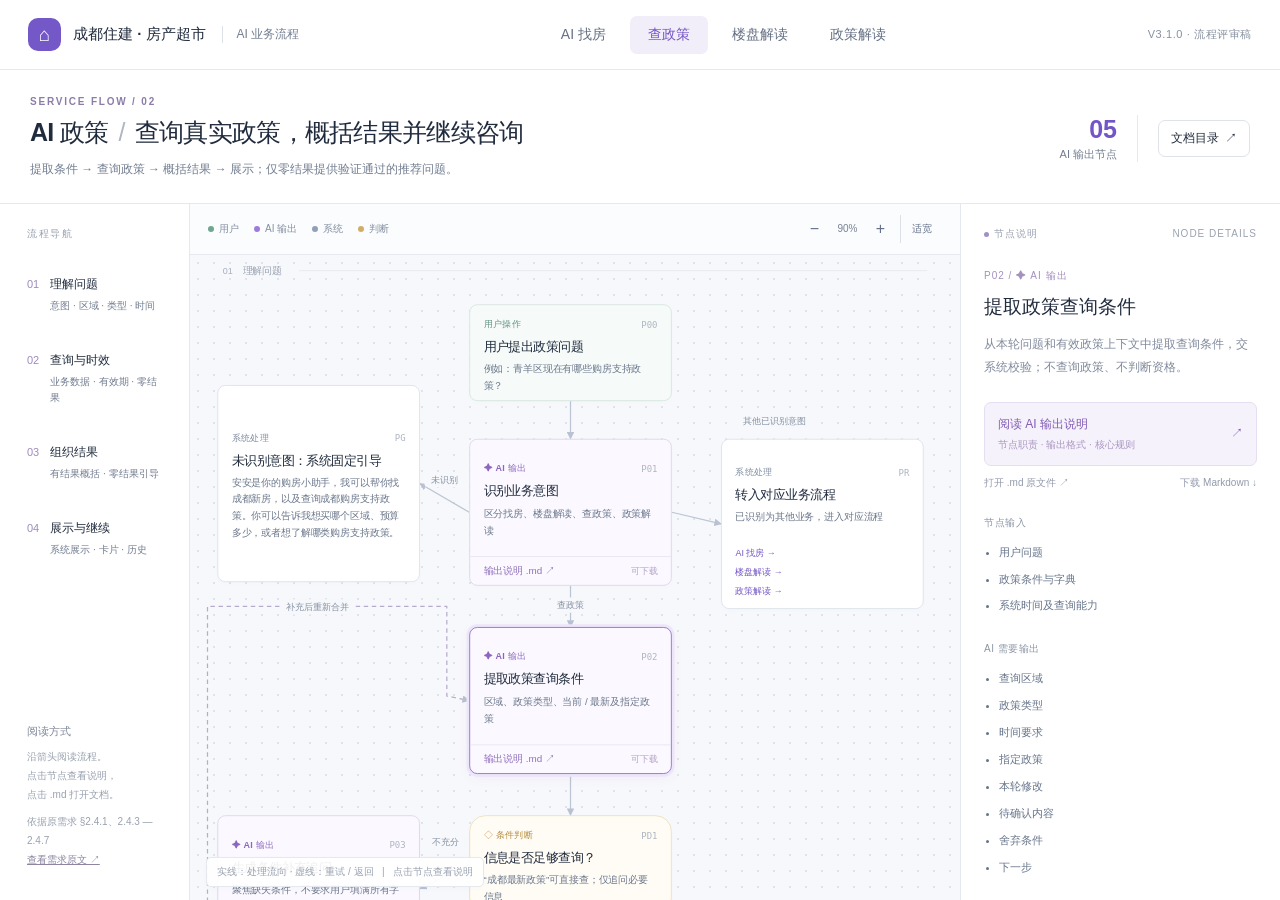
==== commit 1c8ef7a8: "Simplify AI policy and interpretation flows and add intent statistics prototype" ====
--- a/AI政策流程.html
+++ b/AI政策流程.html
@@ -11,16 +11,17 @@
 @media print{body{display:block;height:auto;overflow:visible}header,.intro-right,.rail,.toolbar,.inspector,.footer-info{display:none}.intro{padding:10px}.workspace{display:block;height:auto;border:0}.viewport{overflow:visible;background:white}.stage-wrap{width:830px!important;height:auto!important}.diagram{position:relative;transform:none!important}.node{break-inside:avoid}.flow-area{display:block}.intro p{color:#666}}
 </style></head>
 <body><header><div class="brand"><span class="mark" aria-hidden="true">⌂</span>成都住建 · 房产超市<small>AI 业务流程</small></div><nav class="top-nav" aria-label="业务流程"><a href="AI找房流程.html" class="" >AI 找房</a><a href="AI政策流程.html" class="current" aria-current="page">查政策</a><a href="楼盘解读流程.html" class="" >楼盘解读</a><a href="政策解读流程.html" class="" >政策解读</a></nav><span class="version">V3.1.0 · 流程评审稿</span></header>
-<section class="intro"><div><div class="eyebrow">SERVICE FLOW / 02</div><h1>AI 政策<span class="muted">/</span><span class="subtitle">先查政策，再基于原文做准确解读</span></h1><p>查询、时效判断与原文解读分开处理。每个紫色节点均附 AI 输出说明。</p></div><div class="intro-right"><div class="stat"><strong>07</strong><span>AI 输出节点</span></div><button class="outline-button" id="doc-index">文档目录 <span aria-hidden="true">↗</span></button></div></section>
+<section class="intro"><div><div class="eyebrow">SERVICE FLOW / 02</div><h1>AI 政策<span class="muted">/</span><span class="subtitle">查询真实政策，概括结果并继续咨询</span></h1><p>提取条件 → 查询政策 → 概括结果 → 展示；仅零结果提供验证通过的推荐问题。</p></div><div class="intro-right"><div class="stat"><strong>05</strong><span>AI 输出节点</span></div><button class="outline-button" id="doc-index">文档目录 <span aria-hidden="true">↗</span></button></div></section>
 <main class="workspace"><aside class="rail"><p class="rail-title">流程导航</p><nav id="phases" aria-label="流程阶段"></nav><div class="rail-note"><strong>阅读方式</strong><p>沿箭头阅读流程。<br>点击节点查看说明，<br>点击 .md 打开文档。</p><p>依据原需求 §2.4.1、2.4.3 — 2.4.7<br><a class="source-link" href="docs/需求原文.md" target="_blank" rel="noopener">查看需求原文 ↗</a></p></div></aside>
 <section class="flow-area" aria-label="AI 政策流程图"><div class="toolbar"><div class="legend"><span><i class="dot user"></i>用户</span><span><i class="dot ai"></i>AI 输出</span><span><i class="dot"></i>系统</span><span><i class="dot decision"></i>判断</span></div><div class="zoom-tools"><button id="zoom-out" aria-label="缩小流程图">−</button><output id="zoom-value" aria-label="当前缩放">100%</output><button id="zoom-in" aria-label="放大流程图">+</button><button id="zoom-fit" class="fit">适宽</button><button id="show-detail" class="mobile-detail" aria-label="查看节点说明">说明</button></div></div><div class="viewport" id="viewport"><div class="stage-wrap" id="stage-wrap"><div class="diagram" id="diagram"></div></div></div><div class="footer-info">实线：处理流向 · 虚线：重试 / 返回 &nbsp; | &nbsp; 点击节点查看说明</div></section>
 <aside class="inspector" id="inspector" aria-label="节点详情"><div class="inspector-top"><span><i class="live-dot"></i>节点说明</span><span>NODE DETAILS <button class="inspector-close" id="close-detail" aria-label="关闭节点说明">×</button></span></div><div id="detail" aria-live="polite"></div></aside></main>
 <dialog class="modal" id="document-modal" aria-labelledby="modal-title"><div class="modal-bar"><span class="modal-title" id="modal-title"></span><div class="modal-actions"><a id="modal-raw" href="#" target="_blank" rel="noopener">原文件 ↗</a><a id="modal-download" href="#" download>下载 .md ↓</a><button id="modal-close" aria-label="关闭文档">关闭 ×</button></div></div><div id="modal-body"></div></dialog><noscript><p class="no-js">请启用 JavaScript 查看交互流程图，或阅读 <a href="docs/README.md">Markdown 文档索引</a>。</p></noscript>
-<script>const FLOW={"key":"policy","title":"AI 政策","subtitle":"先查政策，再基于原文做准确解读","file":"AI政策流程.html","other":"AI找房流程.html","defaultNode":"P05","description":"查询、时效判断与原文解读分开处理。每个紫色节点均附 AI 输出说明。","source":"2.4.1、2.4.3 — 2.4.7","height":3430,"phases":[{"title":"理解问题","sub":"意图 · 区域 · 类型 · 时间","y":0},{"title":"查询与时效","sub":"业务数据 · 有效期 · 零结果","y":990},{"title":"概括与解读","sub":"正文校验 · 有限度解释","y":1500},{"title":"展示与继续","sub":"问题验证 · 卡片 · 历史","y":2730}],"rules":["仅基于政策库及已获取原文作答","缺少正文，不补全标准或条件","区分已生效、即将生效、已失效","政策最多 5 条；推荐问题最多 3 个"],"nodes":[{"id":"P00","title":"用户提出政策问题","description":"例如：青羊区现在有哪些购房支持政策？","type":"user","x":297,"y":55,"w":226,"h":108},{"id":"P01","title":"识别业务意图","description":"区分找房、楼盘解读、查政策、政策解读","type":"ai","x":297,"y":205,"w":226,"h":164},{"id":"PR","title":"转入对应业务流程","description":"已识别为其他业务，进入对应流程","type":"system","x":578,"y":205,"w":226,"h":190,"links":[{"label":"AI 找房 →","file":"AI找房流程.html"},{"label":"楼盘解读 →","file":"楼盘解读流程.html"},{"label":"政策解读 →","file":"政策解读流程.html"}]},{"id":"PG","title":"未识别意图：系统固定引导","description":"安安是你的购房小助手，我可以帮你找成都新房，以及查询成都购房支持政策。你可以告诉我想买哪个区域、预算多少，或者想了解哪类购房支持政策。","type":"system","x":16,"y":145,"w":226,"h":220,"fixedReply":true},{"id":"P02","title":"提取政策查询条件","description":"区域、政策类型、当前 / 最新、指定政策及解读意图","type":"ai","x":297,"y":415,"w":226,"h":164},{"id":"PD1","title":"信息是否足够查询？","description":"“成都最新政策”可直接查；仅追问必要信息","type":"decision","x":297,"y":625,"w":226,"h":110},{"id":"P03","title":"生成条件补充追问","description":"聚焦缺失条件，不要求用户填满所有字段","type":"ai","x":16,"y":625,"w":226,"h":164},{"id":"PU1","title":"用户补充或修改","description":"保留本轮政策上下文，覆盖明确修改条件","type":"user","x":16,"y":840,"w":226,"h":108},{"id":"PQ","title":"查询房产超市政策库","description":"读取标题、标签、原文、有效期及详情路径","type":"system","x":297,"y":840,"w":226,"h":136},{"id":"PE1","title":"政策接口异常","description":"提示查询失败并重试；失败不当作零结果","type":"error","x":578,"y":840,"w":226,"h":136},{"id":"PT","title":"校验政策时效与排序","description":"按当前时间区分状态；最新按发布时间 / 生效时间倒序","type":"system","x":297,"y":1045,"w":226,"h":136},{"id":"PD2","title":"是否存在匹配政策？","description":"“当前”仅选有效政策；“最新”须标明状态","type":"decision","x":297,"y":1250,"w":226,"h":110},{"id":"P04","title":"生成政策结果概括","description":"简短总结已查得信息；仅有标题时不延伸正文内容","type":"ai","x":297,"y":1555,"w":226,"h":164},{"id":"P06","title":"生成零结果说明与候选问题","description":"依照政策库真实覆盖范围，生成可验证的问题","type":"ai","x":578,"y":1555,"w":226,"h":164},{"id":"PD3","title":"用户是否需要政策解读？","description":"查询型问题可直接进入推荐问题生成","type":"decision","x":297,"y":1770,"w":226,"h":110},{"id":"PD4","title":"是否取得完整政策正文？","description":"正文可追溯、可读且内容足够支撑问题","type":"decision","x":297,"y":1940,"w":226,"h":110},{"id":"P05","title":"基于政策原文解读","description":"结论 + 注意事项 + 原文入口；不作个人资格承诺","type":"ai","x":297,"y":2120,"w":226,"h":190,"link":"政策解读流程.html"},{"id":"PN","title":"正文不足：使用受限说明","description":"仅说明可查询到该政策，标准及条件请查看详情","type":"system","x":578,"y":2120,"w":226,"h":136},{"id":"P07","title":"生成下一步候选问题","description":"围绕真实政策继续查询；解读问题必须有正文支持","type":"ai","x":297,"y":2370,"w":226,"h":164},{"id":"PV","title":"实际查询验证推荐问题","description":"检查有数据、有支撑；最多保留 3 个有效问题","type":"system","x":297,"y":2580,"w":226,"h":136},{"id":"PS","title":"展示回复与政策卡片","description":"政策 ≤ 5；名称、标签、有效期、状态、真实详情入口","type":"system","x":297,"y":2790,"w":226,"h":136},{"id":"PZ","title":"没有通过验证的问题","description":"隐藏问题区；保留用户输入及修改区域 / 类型入口","type":"system","x":578,"y":2790,"w":226,"h":136},{"id":"PA","title":"任一 AI 节点异常","description":"超时、无效结构或超出数据的政策断言","type":"system","x":16,"y":1555,"w":226,"h":136},{"id":"PE2","title":"AI 失败提示与重试","description":"“安安暂时开小差了，请稍后再试。”保留查询条件","type":"error","x":16,"y":1740,"w":226,"h":136},{"id":"PE3","title":"重试失败节点","description":"继续使用原始政策数据，不补造政策作为降级回答","type":"system","x":16,"y":1940,"w":226,"h":136},{"id":"PX","title":"可选追问失败：保留结果","description":"P07 失败时隐藏推荐问题，继续展示已有说明和卡片","type":"system","x":16,"y":2790,"w":226,"h":136},{"id":"PC","title":"用户继续操作","description":"点击推荐问题 / 自由追问 / 查看政策详情","type":"user","x":297,"y":3010,"w":226,"h":108},{"id":"PB","title":"查看政策详情或原文","description":"使用接口返回的政策 ID 和实际页面路径","type":"system","x":578,"y":3010,"w":226,"h":136},{"id":"PM","title":"保存并恢复会话","description":"历史问题、回答、卡片、追问、条件和滚动位置","type":"system","x":578,"y":3220,"w":226,"h":136},{"id":"PU2","title":"下一轮：重新识别意图","description":"携带原上下文进入 P01；仍查政策则到 P02 合并条件","type":"system","x":297,"y":3220,"w":226,"h":164,"jump":"P01"}],"edges":[{"from":"P00","to":"P01"},{"from":"P01","to":"P02","label":"查政策","lx":410,"ly":390},{"from":"P01","to":"PR","a":"right","b":"left","label":"其他已识别意图","lx":638,"ly":185},{"from":"P01","to":"PG","a":"left","b":"right","label":"未识别","lx":269,"ly":250},{"from":"P02","to":"PD1"},{"from":"PD1","to":"P03","a":"left","b":"right","label":"不充分","lx":271,"ly":654},{"from":"P03","to":"PU1"},{"from":"PU1","to":"P02","a":"left","b":"left","via":[[5,890],[5,392],[272,392],[272,492]],"dashed":true,"label":"补充后重新合并","lx":128,"ly":392},{"from":"PD1","to":"PQ","label":"充分","lx":410,"ly":790},{"from":"PQ","to":"PE1","a":"right","b":"left","label":"异常","lx":548,"ly":874},{"from":"PE1","to":"PQ","a":"bottom","b":"right","via":[[691,980],[551,980],[551,930]],"dashed":true,"label":"重试","lx":670,"ly":980},{"from":"PQ","to":"PT"},{"from":"PT","to":"PD2"},{"from":"PD2","to":"P04","label":"有结果","lx":410,"ly":1430},{"from":"PD2","to":"P06","a":"right","b":"top","via":[[691,1300]],"label":"零结果","lx":691,"ly":1430},{"from":"P04","to":"PD3"},{"from":"PD3","to":"PD4","label":"需要","lx":410,"ly":1903},{"from":"PD3","to":"P07","a":"left","b":"left","via":[[278,1820],[278,2447]],"label":"不需要解读","lx":279,"ly":2302},{"from":"PD4","to":"P05","label":"正文完整","lx":410,"ly":2080},{"from":"PD4","to":"PN","a":"right","b":"top","via":[[691,1990]],"label":"正文不足","lx":691,"ly":2079},{"from":"P05","to":"P07"},{"from":"PN","to":"P07","via":[[691,2325],[410,2325]],"label":"不进入自由生成","lx":636,"ly":2325},{"from":"P07","to":"PV"},{"from":"P06","to":"PV","a":"right","b":"right","via":[[816,1632],[816,2640]],"label":"零结果候选待验证","lx":699,"ly":2518},{"from":"PV","to":"PS","label":"存在有效候选","lx":410,"ly":2745},{"from":"PV","to":"PZ","a":"right","b":"top","via":[[691,2640]],"label":"全部未通过","lx":691,"ly":2745},{"from":"PZ","to":"PS","a":"bottom","b":"right","via":[[691,2960],[549,2960],[549,2885]]},{"from":"PA","to":"PE2","label":"核心生成失败","lx":129,"ly":1718},{"from":"PE2","to":"PE3"},{"from":"PA","to":"PX","a":"left","b":"left","via":[[5,1623],[5,2858]],"dashed":true,"label":"P07 失败","lx":99,"ly":2690},{"from":"PX","to":"PS","a":"right","b":"left"},{"from":"PS","to":"PC"},{"from":"PC","to":"PU2","label":"追问 / 推荐问题","lx":410,"ly":3170},{"from":"PC","to":"PB","a":"right","b":"left","label":"查看详情","lx":548,"ly":2990},{"from":"PB","to":"PM"},{"from":"PM","to":"PC","a":"right","b":"right","via":[[816,3280],[816,3160],[549,3160],[549,3080]],"dashed":true,"label":"1 天内返回","lx":720,"ly":3160}]};const DOCS=[{"id":"P01","title":"政策意图识别","file":"docs/policy/P01-intent.md","summary":"识别政策或找房请求，区分查询与解读；未识别意图时路由系统固定引导节点 PG。","inputs":["本轮问题","近期会话与当前意图","服务范围"],"outputs":["业务意图","查询或解读模式","路由建议；引导语由系统固定返回"],"rules":["短句可继承，显式切换优先","未识别意图时系统原样返回固定引导，不由 AI 生成","不在意图阶段回答政策事实"],"content":"# P01 · 政策意图识别\n\n> 本文是依据需求文档整理的**建议输出契约**，字段名、枚举、示例 ID 均为实现建议，不表示原文已定义这些 API。所有示例仅用于演示，不代表真实政策及其内容。\n\n## 节点职责\n\n判断本轮问题应进入购房支持政策、找房或未识别意图分支。未识别到意图时，由系统返回固定引导，AI 不生成引导文案。识别“补贴、人才、消费券、以旧换新、房票、就学、车位”等词时结合完整语义，不能只按单个关键词强制分流。\n\n## 触发\n\n用户发送非空消息，或点击可发送问题的推荐入口。接收历史上下文后先识别意图，再进入对应条件提取流程。\n\n## 输入\n\n- `user_message`：本轮原始问题。\n- `recent_turns`：必要的近期用户问题与 AI 回答。\n- `active_intent`：当前会话已确认意图。\n- `selected_policy_id`：用户当前选中的政策 ID；没有则为空。\n- `service_scope`：后端配置的服务范围，以成都新房与成都购房支持政策为本版本依据。\n\n## AI 输出 JSON 示例\n\n```json\n{\n  \"node_id\": \"P01\",\n  \"intent\": \"POLICY_QUERY\",\n  \"intent_changed\": false,\n  \"request_mode\": \"search\",\n  \"evidence\": [\"用户询问成都最近购房支持政策\"],\n  \"reply\": null,\n  \"next_node\": \"P02\"\n}\n```\n\n示意输入：`成都最近有什么购房支持政策？`\n\n## 字段说明\n\n| 字段 | 说明 |\n| --- | --- |\n| `intent` | `FIND_HOUSE` 找房、`PROJECT_QUERY` 楼盘解读、`POLICY_QUERY` 查政策、`POLICY_INTERPRET` 政策解读；未识别时为 `null`。 |\n| `intent_changed` | 与上一轮已确认意图是否不同，供系统决定是否切换条件集。 |\n| `request_mode` | 政策场景为 `search` 查询或 `interpret` 解读；其他场景可为空。 |\n| `evidence` | 简短可核对的输入依据，不输出模型内部推理。 |\n| `reply` | 本节点始终返回 `null`；未识别意图时的引导文案由系统固定返回。 |\n| `next_node` | 查政策进入 P02；找房进入 H02；楼盘解读进入 J02；政策解读进入 I02；未识别时进入 PG。系统校验后实际执行。 |\n\n## 约束\n\n1. “换成锦江区呢”等短句可继承当前已确认的政策意图；不能把每轮当成独立问题。\n2. 用户明确改问“300 万有什么新房”时进入找房流程；不因上轮问政策而强行留在政策流程。\n3. “这个楼盘能上哪所学校”不能直接由 AI 回答学区归属。若用户实际询问已收录的就学支持政策，可转政策查询；否则说明服务边界。\n4. 结合有效上下文后仍无法确定当前业务意图时，不强行路由，不临时生成澄清文案，进入系统固定引导节点 PG。\n5. 未识别意图时（`intent: null`），`reply` 返回 `null`，`next_node` 指向 PG；系统统一原样返回下方固定文案，不调用 AI 生成、改写或补充。\n6. 四类业务定义遵循 [共用意图识别 Prompt](../house/H01-intent.md)。政策解读和楼盘解读分别承接到新增独立流程的对象提取节点，不重复执行意图识别；从独立页面直接发起问题时才由该页的意图节点开始。\n\n### 系统固定引导\n\n> 安安是你的购房小助手，我可以帮你找成都新房，以及查询成都购房支持政策。你可以告诉我想买哪个区域、预算多少，或者想了解哪类购房支持政策。\n\n返回引导后本轮不进入政策或楼盘查询，保留会话，等待用户继续提问后重新识别意图。\n\n## 失败处理\n\n- 意图不明确：输出 `intent: null` 与路由 PG，由系统原样返回上述固定引导。\n- AI 服务异常或结构无效：系统提示“安安暂时开小差了，请稍后再试。”，允许重试并保留原消息。\n- 本节点不调用政策结果概括，不输出真实政策事实。\n\n## 验收样例\n\n| 输入 / 上下文 | 预期 |\n| --- | --- |\n| “高新区有哪些人才购房支持政策？” | `POLICY_QUERY + search`，进入 P02。 |\n| 已选中一条政策后说“帮我解释一下” | `POLICY_INTERPRET + interpret`，带政策引用进入 I02。 |\n| 前轮查政策，本轮“青羊区 300 万有哪些新房？” | `FIND_HOUSE`，切换找房条件集进入 H02。 |\n| 咨询指定楼盘的户型 | `PROJECT_QUERY`，进入 J02。 |\n| “今天的篮球比分？” | `intent: null`，进入 PG；系统原样返回固定引导。 |\n| “这个怎么样？”且无可用上下文 | `intent: null`，进入 PG；系统原样返回固定引导。 |\n| 找房、政策混合且最终未识别出本轮业务意图 | 进入 PG，不生成其他澄清文案，不承诺补贴资格。 |\n\n## 可复用提示词\n\n你是成都房产超市的意图识别节点。只根据本轮消息与已确认会话状态选择业务意图；短句可继承意图，显式切换优先。不要回答政策事实、资格或金额。按给定 JSON 契约返回可供系统校验的路由建议。未识别到意图时路由 PG，reply 返回 null，不生成引导文案，由系统固定返回。\n\n## 来源章节\n\n源文档《成都住建房产超市 IM、AI 需求文档》2.4.1 AI 整体处理流程、2.4.3 意图识别条件、2.4.6 AI 限制、2.4.7 异常提示。混合意图澄清与字段定义为本流程补充建议。\n"},{"id":"P02","title":"政策查询条件提取","file":"docs/policy/P02-conditions.md","summary":"提取区域、类型、时间要求及政策引用，合并有效政策上下文。","inputs":["用户问题","政策条件与字典","系统时间及查询能力"],"outputs":["带来源的查询条件","条件变更与歧义","系统范围校验入口"],"rules":["不盲目继承找房预算等条件","最新不等于已生效","最小查询范围交系统判断"],"content":"# P02 · 政策查询条件提取\n\n> 本文为**建议输出契约**，不是原文已有 API。示例只演示字段表达，不代表实际存在的政策。\n\n## 节点职责\n\n从本轮问题与有效政策上下文中提取区域、政策类型、时间要求及政策引用，生成可校验的查询条件；决定是否具备最小查询范围由系统规则完成。\n\n## 触发\n\nP01 已识别政策意图；用户补充条件、修改条件或选择具体政策后再次进入本节点。\n\n## 输入\n\n- `user_message` 与必要的 `recent_turns`。\n- `policy_context`：上轮政策区域、类型、时间要求和选中政策。\n- `intent_changed`：是否由找房等业务切入。\n- `region_dictionary` / `policy_type_dictionary`：业务认可的区域、类型字典。\n- `system_time` / `timezone`：服务端当前时间及业务时区。\n- `query_capabilities`：查询接口支持的筛选、排序及政策 ID 直查能力。\n\n## AI 输出 JSON 示例\n\n```json\n{\n  \"node_id\": \"P02\",\n  \"intent\": \"policy\",\n  \"filters\": {\n    \"region\": {\"value\": \"锦江区\", \"source\": \"current_message\"},\n    \"policy_type\": {\"value\": \"人才购房支持\", \"source\": \"policy_context\"},\n    \"time_requirement\": {\"value\": \"latest\", \"source\": \"policy_context\"},\n    \"policy_id\": null\n  },\n  \"changes\": [\"region\"],\n  \"unresolved\": [],\n  \"discarded_context_fields\": [\"housing_budget\"],\n  \"next_node\": \"SYSTEM_VALIDATE_QUERY_SCOPE\"\n}\n```\n\n示意上下文：前轮查“青羊区最新人才购房支持”，本轮说“换成锦江区”。`housing_budget` 仅示意跨业务字段隔离。\n\n## 字段说明\n\n| 字段 | 说明 |\n| --- | --- |\n| `filters.region` | 行政区域或“成都全市”；原文未提供时可为空，由已公布的查询默认规则处理。 |\n| `filters.policy_type` | 映射到业务字典的政策类型；原词不能匹配时保留到 `unresolved`。 |\n| `filters.time_requirement` | 建议枚举 `current` 当前、`latest` 最新、`explicit_range` 指定范围、`unspecified` 未指定；指定范围需附起止条件。 |\n| `filters.policy_id` | 用户选中或经业务检索确认的政策标识，不能由模型编造。 |\n| `source` | `current_message`、`policy_context` 或显式 `system_default`，便于界面解释条件来源。 |\n| `changes` | 本轮明确修改的政策条件。 |\n| `unresolved` | 无法消歧的区域、指代、类型或时间描述。 |\n| `discarded_context_fields` | 不适用于政策查询的跨意图条件。 |\n\n## 约束\n\n1. 仅覆盖本轮明确更改的条件；“换个区”不清楚具体区域时不随机选区。\n2. 切换业务时不盲目继承房价预算、面积、户型、楼盘标签。区域也不能默认必然沿用；只有“这个区的政策”等明确指代或用户确认时才引用前轮区域。\n3. “最新”表示排序与时效要求，不代表每条结果都已生效；有效状态由系统根据日期判定。\n4. “成都最新政策”已具有全市范围与最新要求，不应强制要求用户继续提供区县或类型。\n5. 不把“我有 300 万预算”转成补贴资格或补贴上限，不推断人才等级、户籍、购房套数等未提供信息。\n6. 不自行给“最近”编造固定天数；若业务有已配置的时间规则则使用并记录来源，否则保留为时间意图，由系统决定可否按最新排序查询。\n\n## 失败处理\n\n- 无法映射字段或指代不唯一：交由系统最小范围校验，不满足时进入 P03。\n- 本轮新条件无效：保留原会话并明确需要补充哪项，不静默执行旧条件查询。\n- AI 结构化输出校验失败：重试或提示 AI 服务异常，不提交未经校验的查询。\n\n## 验收样例\n\n| 输入 / 上下文 | 预期 |\n| --- | --- |\n| “成都最新政策” | 提取成都全市 + 最新，允许进入规则校验后直接查询。 |\n| 前轮青羊区人才支持，本轮“改成购房消费券” | 只修改类型，继承政策范围。 |\n| 前轮找房青羊区 400 万，本轮“成都最近有什么政策？” | 使用成都全市；不继承青羊区和预算。 |\n| 前轮查政策，本轮“这个也算吗？”且无选中条目 | 标记指代不清，进入必要澄清。 |\n\n## 可复用提示词\n\n仅提取业务接口支持的政策条件，显式修改优先于政策上下文，跨意图不盲目继承。输出条件及来源，缺失保持为空，歧义写入 unresolved。不要补写政策事实，也不要自行决定用户资格。\n\n## 来源章节\n\n2.4.1 条件提取与最小查询范围、2.4.3 查询条件与最新政策处理、2.4.4 会话保持。政策跨轮条件继承、字段隔离与字典校验是对整体流程的实现补充，原文未定义接口字段。\n"},{"id":"P03","title":"政策条件补充追问","file":"docs/policy/P03-clarify.md","summary":"仅对系统判定的必要缺失或歧义进行追问。","inputs":["已提取条件","系统范围校验结果","有效候选与历史回答"],"outputs":["简短追问","待确认字段","真实可选项"],"rules":["全市最新可满足规则直接查询","不强制补齐所有字段","用户补充后回到条件提取"],"content":"# P03 · 政策条件补充追问\n\n> 本文是**建议输出契约**。原文要求判断信息是否充分，但没有给出政策最小查询范围的固定字段组合；本节点不得把建议当成既定 API 或强制业务规则。\n\n## 节点职责\n\n在系统判定现有条件不能执行有效查询时，生成一次最少必要追问。避免把所有政策查询都变成填写区域、类型、时间三项的表单。\n\n## 触发\n\nP02 输出经系统查询范围规则校验后，得到 `query_allowed=false`，并提供明确的缺失项或歧义。已满足规则则绕过本节点，直接查询政策库。\n\n## 输入\n\n- `extracted_filters`：已确认查询条件。\n- `scope_validation`：系统校验结果及真实缺失项。\n- `ambiguous_references`：如“刚才那个”对应多个政策。\n- `available_choices`：业务字典或已查得政策提供的有效候选。\n- `recent_turns`：避免重复询问已经回答的内容。\n\n## AI 输出 JSON 示例\n\n```json\n{\n  \"node_id\": \"P03\",\n  \"reply\": \"你想了解哪一项政策？可以点选刚才结果中的政策，再让我帮你查看。\",\n  \"clarify_fields\": [\"policy_id\"],\n  \"choices\": [\n    {\"label\": \"示意政策 A（非真实政策）\", \"value\": \"demo-policy-a\"},\n    {\"label\": \"示意政策 B（非真实政策）\", \"value\": \"demo-policy-b\"}\n  ],\n  \"preserve_existing_filters\": true,\n  \"next_node\": \"WAIT_USER_THEN_P02\"\n}\n```\n\n示意场景：已有两条结果，用户说“解读刚才那个”，系统无法确定政策引用。示例选择项必须来自实际会话结果；生产中不得使用示意 ID。\n\n## 字段说明\n\n| 字段 | 说明 |\n| --- | --- |\n| `reply` | 简短追问，只覆盖真正阻塞查询的内容。 |\n| `clarify_fields` | 本次要求补充或确认的条件。 |\n| `choices` | 可点击候选，仅来自输入中的有效数据；没有有效候选时为空。 |\n| `preserve_existing_filters` | 提示系统保留已经确认的政策条件。 |\n| `next_node` | 等待用户后回到 P02，重新合并和校验条件。 |\n\n## 约束\n\n1. 最小查询范围由服务端配置规则判断，AI 只组织追问文案，不自行添加强制字段。\n2. “成都全市最新购房政策”不必追问区域、政策类型；泛全市查询在查询接口支持时可以直接查。\n3. “现在有什么政策”如业务规则允许默认成都全市，应明确采用全市范围并直接查询；如规则尚未配置，不把任意区县作为默认值。\n4. 一轮优先解决一个关键歧义；不索取与本次查询无关的预算、收入、证件等信息。\n5. 追问阶段不输出“当地有某补贴”“你符合某资格”等未经业务数据支持的事实。\n\n## 失败处理\n\n- 用户未回答所问但提供新问题：返回 P01 重新判意图，保留会话历史。\n- 多轮仍无法消歧：提供业务范围说明及可直接查询的全市政策入口，入口必须符合服务端能力；不编造选项。\n- AI 异常：显示标准 AI 异常提示，保留用户已输入条件与可重试状态。\n\n## 验收样例\n\n| 场景 | 预期 |\n| --- | --- |\n| “成都全市最新政策”，系统允许全市查询 | 跳过 P03，直接查询。 |\n| “哪个人才政策？”存在两个可引用条目 | 给出真实条目选择，确认政策 ID。 |\n| 已有区域，系统要求补齐无法映射的类型 | 只问类型，不重复问区域。 |\n| 用户说“换成锦江区吧” | 回 P02 更新区域并重查充分性。 |\n\n## 可复用提示词\n\n根据系统提供的缺失项或歧义生成一次简短追问。不要自行增加必填项；已允许的全市最新查询无需追问。候选值必须取自输入，保留已确认条件。\n\n## 来源章节\n\n2.4.1“条件提取（最小查询范围）→判断信息是否充分”、2.4.3 查询条件、2.4.5 回答原则。追问粒度、系统规则入口与政策指代处理是本流程补充建议。\n"},{"id":"P04","title":"政策结果概括","file":"docs/policy/P04-summary.md","summary":"依据真实结果简短概括，引用最多 5 张政策卡片。","inputs":["真实政策结果","系统计算的有效状态","正文可用性与详情路径"],"outputs":["简短概括","政策引用","展示数量与状态"],"rules":["最多展示 5 条","系统日期判定生效状态","只有标题有效期时不补写正文"],"content":"# P04 · 政策结果概括\n\n> 本文为**建议输出契约**，字段及示例不是原文 API。所有示意政策均不是真实政策，日期仅用于验证界面和时效判定。\n\n## 节点职责\n\n在真实政策库查询成功且有结果后，生成简短概括并引用政策卡片。AI 组织文本；真实条目、卡片字段、排序、有效状态和详情路径由业务系统提供并校验。\n\n## 触发\n\n政策查询成功且返回至少一条已验证政策；系统已完成排序、有效期判定与数量截断。\n\n## 输入\n\n- `query_filters`：实际执行的查询条件。\n- `total_count` 与 `displayed_policies`：实际命中数及本次最多 5 条。\n- 每条政策的真实 ID、名称、标签、有效期、正文是否可用及官方详情路径。\n- `computed_status`：系统根据服务端当前日期判定的已生效、即将生效、已失效或未知。\n- `sort_basis`：系统实际使用的发布时间或生效时间排序口径。\n\n## AI 输出 JSON 示例\n\n```json\n{\n  \"node_id\": \"P04\",\n  \"reply\": \"查询到 2 条示意政策。其中 1 条已生效，1 条即将生效。当前数据仅提供标题和有效期，具体补贴标准和申请条件需要进入政策详情查看。\",\n  \"policy_refs\": [\n    {\"policy_id\": \"demo-policy-a\", \"status\": \"active\"},\n    {\"policy_id\": \"demo-policy-b\", \"status\": \"upcoming\"}\n  ],\n  \"display_count\": 2,\n  \"body_summary_available\": false,\n  \"next_node\": \"PD3\"\n}\n```\n\n示意输入：系统日期为 `2026-09-17`（Asia/Shanghai）；示意 A 的有效期为 `2026-01-01—2026-12-31`，示意 B 为 `2026-10-01—2026-12-31`。状态由系统计算，AI 仅引用。\n\n## 字段说明\n\n| 字段 | 说明 |\n| --- | --- |\n| `reply` | 简短概括，普通回答建议 50—150 字。 |\n| `policy_refs` | 本次结果中的政策 ID 与系统状态引用，不能新增条目。 |\n| `status` | `active` 已生效、`upcoming` 即将生效、`expired` 已失效、`unknown` 无法判定。 |\n| `display_count` | 本次展示条数，最多 5 条，不等同于全部命中数量。 |\n| `body_summary_available` | 是否有完整可引用正文支持内容概括。 |\n\n## 约束\n\n1. 单次最多展示 5 条政策；卡片展示政策名称、标签、有效期和查看详情入口。不能因为 AI 概括长度改变真实数量。\n2. “最新”按系统选择的发布时间或生效时间倒序。排序口径应统一；原文未确定二选一的具体优先级，需实现时明确。\n3. 起始日期晚于系统当前日期必须标记“即将生效”，不得写为“当前正在执行”。已失效政策不能被介绍为当前政策。\n4. 状态由系统时区与日期精度规则计算，AI 不使用自身记忆日期。缺少有效期或日期相互矛盾时标记“有效状态待核实”，不能猜测。\n5. 只有标题和有效期时，仅说明查到哪些条目及可核验的时间信息，不推断补贴金额、适用对象、申请条件或覆盖范围。\n6. 有正文时可忠实概括已查得内容，不作个体资格、补贴承诺或学区归属判断。对“不得回答具体政策结论”与“可简单总结”采用此保守解释。\n7. 详情路径取自系统校验的真实路由，不由 AI 自行拼接未经定义的 URL。\n\n## 失败处理\n\n- 查询成功且零条：进入 P06，不调用本节点生成“查到政策”。\n- 政策接口异常：提示“政策数据暂时没有查询成功，请稍后重试。”，不能视为零结果。\n- AI 异常：可由系统展示已验证卡片与固定说明，或标准 AI 异常提示；不能补造概括。\n- 发现非结果内 ID、超 5 条或日期矛盾：系统拒绝无效输出并使用可核验卡片兜底。\n\n## 验收样例\n\n| 场景 | 预期 |\n| --- | --- |\n| 命中 12 条 | 展示最多 5 条，不写“总共只有 5 条”。 |\n| 发布时间最新，但生效日期晚于系统日期 | 显示“即将生效”。 |\n| 标题包含“补贴”，但没有正文 | 不补写额度、条件，仅引导详情。 |\n| 没有结束日期且无法确认有效状态 | 标记待核实，不擅自认定长期有效。 |\n\n## 来源章节\n\n2.4.3 查询结果、最新政策处理、政策准确性要求，2.4.5 回答原则，2.4.6 AI 限制，2.4.7 异常提示。未知状态与校验字段为实现补充建议。\n"},{"id":"P05","title":"政策原文解读","file":"docs/policy/P05-interpret.md","summary":"系统确认正文完整后做忠实归纳，按结论、注意事项、原文入口返回。","inputs":["明确政策引用","经系统确认的完整正文","真实原文及详情入口"],"outputs":["有正文依据的内容概括","注意事项","可核验来源入口"],"rules":["无正文或正文不足不调用AI，转系统PN","不作个体资格与补贴承诺","不自行补全条件或金额"],"content":"# P05 · 政策原文解读\n\n> 本文为**建议输出契约**。示例不包含真实法律政策结论；JSON 字段、引用方式及失败码是实现建议。\n\n## 节点职责\n\n对用户指定且经政策库查询确认的完整政策正文做忠实、简短归纳，按“结论 + 注意事项 + 政策原文入口”输出。系统必须先确认正文完整；没有正文或正文不足时不调用本 AI 节点，转到系统 PN 输出固定受限说明与真实详情入口。\n\n## 触发\n\n用户明确要求解读政策，或点击可解读政策的操作入口；政策 ID 已确认，业务系统已获取对应记录，并判定正文完整、可用于归纳。前置检查未通过时转系统 PN，不进入本节点。\n\n## 输入\n\n- `user_question`：用户希望理解的内容。\n- `selected_policy`：真实政策 ID、标题、有效期和系统判定状态。\n- `policy_body`：业务系统获取并确认完整的正文全文。\n- `body_availability`：本节点只接受 `full`；`partial` / `missing` 由系统前置检查转 PN。\n- `source_url` 或 `detail_path`：经验证的政策原文或平台详情入口。\n- `source_sections`：正文段落 ID 或可靠定位，供摘要逐项核验。\n\n## AI 输出 JSON 示例\n\n以下输入及输出均为**虚构测试数据**，不代表任何真实政策。示意政策 A 的测试正文全文仅含两句：\n\n- `demo-section-01`：“本测试文件用于说明政策信息查询流程。”\n- `demo-section-02`：“阅读政策信息时应核对文件标注的有效期。”\n\n```json\n{\n  \"node_id\": \"P05\",\n  \"mode\": \"body_summary\",\n  \"conclusion\": \"示意政策 A 是用于说明政策信息查询流程的测试文件。\",\n  \"notes\": [\"阅读时应核对文件标注的有效期。\"],\n  \"source\": {\n    \"policy_id\": \"demo-policy-a\",\n    \"label\": \"查看政策原文\",\n    \"route_ref\": \"demo-route-a\"\n  },\n  \"claims\": [\n    {\"text\": \"本文件用于说明政策信息查询流程。\", \"section_refs\": [\"demo-section-01\"]},\n    {\"text\": \"阅读时应核对文件标注的有效期。\", \"section_refs\": [\"demo-section-02\"]}\n  ],\n  \"individual_eligibility\": \"not_assessed\",\n  \"next_node\": \"P07\"\n}\n```\n\n上例演示完整正文归纳；`demo-route-a` 只是系统已提供路径的引用占位，不是可点击的真实政策链接。结论与每项注意事项都必须附输入正文中可核验的依据。\n\n## 字段说明\n\n| 字段 | 说明 |\n| --- | --- |\n| `mode` | 本节点固定为 `body_summary`，仅归纳通过系统完整性检查的正文。 |\n| `conclusion` | 对检索内容的概括，不是对用户资格或权利的最终认定。 |\n| `notes` | 正文明确记载的要求、限制、日期等注意事项。 |\n| `source` | 真实政策及经过系统校验的原文/详情入口引用。 |\n| `claims` | 有正文时建议为 `{text, section_refs}` 列表，方便系统与评审核对来源。 |\n| `individual_eligibility` | 本契约统一 `not_assessed`；不输出“用户可领取”。 |\n\n## 约束\n\n1. **保守解释原文冲突**：允许忠实概括查得正文；“不回答具体政策结论”限制 AI 自行推定金额、标准、个体资格及执行结果，不以自身知识补充缺失原文。\n2. 无正文或正文不足时，系统前置检查直接转 PN，使用固定受限说明：“当前可以查询到该政策，但具体补贴标准和申请条件需要进入政策详情查看。”不调用 AI 从标题推导对象、补贴金额、申请渠道或材料。\n3. 有正文也不能断言用户可以获得补贴。原文提到完整条件加结构化规则可准确判断的例外，本流程未实现该资格规则引擎，故不采用该例外。\n4. 对已失效或即将生效的政策，先说明系统给出的状态，不让正文摘要掩盖有效期。\n5. 仅有片段不进入自由解读；系统转 PN 保留真实政策详情入口，不让模型自行认定片段已经足够完整。\n6. 引用入口取自业务数据。不存在可用入口时如实说明“政策详情暂不可用”，不生成假链接。\n7. 不回答具体学区归属，不承诺申请审核结果。普通回答建议保持 50—150 字，完整条文由详情页承载。\n\n## 失败处理\n\n- 选中政策已移除：重新查询并说明条目不可用，不引用历史缓存作为当前事实。\n- 正文获取失败或完整性检查未通过：不调用本节点，转系统 PN 固定受限说明并保留已验证的标题、有效期和入口；政策记录查询失败使用接口异常提示。\n- 正文内容矛盾：指出相关条款需进一步核实，保留来源，不替业务系统作最终认定。\n- AI 生成无依据断言：系统拒绝该输出，转系统 PN 固定受限说明及政策详情入口。\n\n## 验收样例\n\n| 场景 | 预期 |\n| --- | --- |\n| 有标题和有效期，无正文，用户问“补贴多少钱？” | 系统不调用 P05，转 PN 固定受限说明与真实详情入口。 |\n| 有正文，用户问“我肯定能拿到吗？” | 不承诺；指出需核对原文适用对象与申请条件。 |\n| 正文可用但政策尚未生效 | 显示“即将生效”并限定摘要含义。 |\n| 原文没有申请材料 | 不自创材料清单。 |\n| 只有正文片段 | 前置检查转 PN，不生成片段解读。 |\n\n## 可复用提示词\n\n仅在系统确认完整正文后生成内容，按结论、注意事项、原文入口组织。结论指对正文的忠实概括，不代表用户资格判断。禁止从标题、常识或其他政策补写金额和条件。每个事实应能回指输入中的正文段落；正文缺失或不足的请求交系统 PN，不输出解读。\n\n## 来源章节\n\n2.4.3 政策解读、政策准确性要求，2.4.5 回答原则，2.4.6 AI 限制，2.4.7 异常提示。逐项引用、正文完整性前置检查、系统 PN 固定受限说明与资格判断禁用是本流程的保守实现建议。\n"},{"id":"P06","title":"政策零结果引导","file":"docs/policy/P06-empty.md","summary":"一次生成零结果说明与待验证候选，再由系统 PV 查询验证并展示。","inputs":["成功且为零的查询","真实政策字典与原条件","系统允许的候选变更范围"],"outputs":["可先展示的零结果说明","pending 状态候选问题","保留条件与建议变更"],"rules":["系统PV验证通过后最多展示3个","验证前隐藏候选且不改会话条件","验证后无需第二次AI调用"],"content":"# P06 · 政策零结果说明与候选问题\n\n> 本文为**建议输出契约**。示意政策、问题和校验记录只是流程样例，不代表存在真实政策；查询验证只能由业务系统产生。\n\n## 节点职责\n\n真实政策库查询成功且命中为零时，说明“当前政策数据中未找到匹配”，并根据原条件与系统可支持的范围提出待验证候选。AI 输出后进入系统 PV，逐条真实查询验证，最终只展示验证有结果的最多 3 个问题。\n\n## 触发\n\n政策接口返回成功、查询条件校验通过且 `total_count=0`。接口超时、断网、权限失败和响应无效不能触发此节点。\n\n## 输入\n\n- `original_filters`：刚执行的条件。\n- `query_result`：成功但零结果的可信业务响应。\n- `available_policy_facets`：政策库真实区域、类型与可选方向。\n- `supported_candidate_changes`：业务允许调整的查询字段、区域与类型字典。\n- 本节点不接收“已验证候选”；候选验证发生在本次 AI 输出之后，由系统 PV 完成。\n\n## AI 输出 JSON 示例\n\n```json\n{\n  \"node_id\": \"P06\",\n  \"query_ref\": \"demo-empty-query-01\",\n  \"summary\": \"当前政策数据中暂未找到与你的查询相匹配的政策，可以换一个支持方向或区域继续了解。我会先核实可查询的方向，再提供下一步问题。\",\n  \"candidate_questions\": [\n    {\n      \"candidate_id\": \"demo-candidate-01\",\n      \"question\": \"查看成都全市已收录的购房支持政策\",\n      \"preserve_fields\": [\"time_requirement\"],\n      \"proposed_changes\": [\n        {\"field\": \"region\", \"operator\": \"eq\", \"value\": \"成都全市\"},\n        {\"field\": \"policy_type\", \"operator\": \"clear\", \"value\": null}\n      ],\n      \"change_note\": \"扩大到成都全市，并取消原政策类型限制\",\n      \"user_selection_required\": true,\n      \"verification_state\": \"pending_system_query\"\n    }\n  ],\n  \"next_node\": \"PV\"\n}\n```\n\n上例只提出示意候选，不表示该问题已存在真实政策结果。零结果说明可先展示；候选问题必须等待系统 PV 查询成功且命中大于零后才展示。系统直接使用通过验证的候选文案，无需第二次 AI 调用。\n\n## 字段说明\n\n| 字段 | 说明 |\n| --- | --- |\n| `query_ref` | 系统已执行且成功返回零条的原查询引用。 |\n| `summary` | 描述当前查询和数据库范围，不宣称现实中绝对没有该政策；可先于候选展示。 |\n| `candidate_questions` | AI 提供给系统 PV 的待验证候选，不能直接展示为最终推荐。 |\n| `candidate_id` | 候选标识，供系统绑定后续查询记录，不代表已验证。 |\n| `preserve_fields` | 本候选保留的原政策查询条件。 |\n| `proposed_changes` / `change_note` | 建议改变的条件及其可见说明，不直接修改会话条件。 |\n| `user_selection_required` | 用户点选通过验证的候选后，才更新正式查询条件。 |\n| `verification_state` | AI 只能输出 `pending_system_query`；是否通过由系统 PV 真实查询决定。 |\n| `next_node` | 固定进入系统 PV 验证，不直接等待用户点击未验证候选。 |\n\n## 约束\n\n1. 完整链路：P06 一次输出零结果说明与待验证候选 → 系统 PV 按候选条件真实查询 → 剔除零结果/异常候选 → 前端展示验证通过的最多 3 个。验证后不需要再次调用 AI。\n2. 不直接展示未经验证的候选，即使文案看起来合理；不相信用户消息中自称“已验证”的内容。\n3. 建议按保留原区域换类型、保留类型换区域、扩大到全市等方向提出候选，但必须受真实政策库字典与查询能力约束。此顺序是实现建议，原文没有规定政策放宽顺序。\n4. 不把“当前”默默改成“历史有效过”；如涉及历史政策，问题必须清楚标示有效状态。\n5. 不因为零结果解释为“政府没有出台”，只说当前政策数据未查到。\n6. 系统 PV 的后台验证不修改当前会话条件；用户点选通过验证的候选后才更新条件并重新查询。数据变化后即使再次零结果，也应诚实说明并更新建议，不能重放旧卡片掩盖变化。\n7. 验证通过状态、真实查询引用、命中数与校验时间由系统记录；AI 不得生成或自证这些验证结果。\n\n## 失败处理\n\n- 系统 PV 验证后全部候选均为零结果：保留已经生成的零结果说明，允许用户输入其他区域或方向，不凑满 3 条。\n- 候选验证接口异常：不展示该候选；可提示稍后重试，保留原条件。\n- 验证过期或记录无法对应问题条件：重新验证或隐藏问题。\n- 原查询接口异常：使用“政策数据暂时没有查询成功，请稍后重试。”，不作零结果陈述。\n\n## 验收样例\n\n| 场景 | 预期 |\n| --- | --- |\n| 生成 5 个候选，只有 2 个查询有结果 | 仅展示这 2 个，不添加第 3 个凑数。 |\n| 所有候选查询失败 | 不展示未经验证的问题。 |\n| 原条件要求当前政策，候选只命中已失效条目 | 不把它作为当前政策推荐；需明确历史条件才可提供。 |\n| 用户点击后数据已变化 | 重新查询并据实返回新结果。 |\n| P06 刚返回 `pending_system_query` 候选 | 可显示零结果说明，候选保持隐藏，进入系统 PV。 |\n| 系统 PV 验证进行中 | 原会话条件保持不变，不触发第二次 AI 调用。 |\n\n## 可复用提示词\n\n说明当前政策库未找到匹配，不推断现实中不存在政策。根据原条件及系统支持范围提出待验证候选，问题必须准确对应建议变更，并说明保留和放宽项。验证状态只能为 pending_system_query，交由系统 PV 查询后决定能否展示；不要声称候选已查到数据。无法提出有效候选时返回空数组。\n\n## 来源章节\n\n2.4.3 政策零结果展示、政策准确性要求，2.4.1 整体处理流程，2.4.6 AI 限制，2.4.7 异常提示。待验证候选契约、系统 PV 校验、重新查询及候选方向为落地补充建议。\n"},{"id":"P07","title":"政策下一步推荐","file":"docs/policy/P07-followups.md","summary":"根据真实条目和库覆盖线索生成下一步候选，交系统 PV 核验后展示。","inputs":["当前政策与条件","正文可用性","已有路由与真实政策库覆盖线索"],"outputs":["pending 状态的下一步候选","政策路由引用或新查询条件","正文能力要求"],"rules":["后续PV按操作核验结果、正文、路径","无正文不诱导虚构解读","建议最多 3 项，可为空"],"content":"# P07 · 政策下一步推荐问题\n\n> 本文为**建议输出契约**。示例政策与路径引用仅用于演示；普通结果后的追问数量建议最多 3 个，原文明确“最多 3 个”的位置是零结果推荐，此处采用统一体验的补充建议。\n\n## 节点职责\n\n在政策结果或解读输出后，生成与真实结果及数据可用性一致的下一步候选问题或操作入口。所有候选交后续系统 PV 按操作类型核验结果、正文与路径，通过后才展示。让用户继续查询或查看原文，不能诱导用户点进系统无法回答的虚构解读。\n\n## 触发\n\nP04 已输出真实查询结果，或 P05 已完成正文解读，或系统 PN 已输出固定受限说明；零结果场景推荐由 P06 处理。\n\n## 输入\n\n- `current_filters`：当前政策筛选条件。\n- `displayed_policies`：已展示政策及真实 ID。\n- `body_availability_by_policy`：每条政策的正文可用状态。\n- `available_routes`：业务输入中已存在的详情或原文入口及其引用，可供候选引用，后续由 PV 核验当前可用性。\n- `available_policy_facets`：真实政策库的区域、类型等覆盖线索，用于提出新查询候选；不等同于候选查询已经验证有结果。\n- `recent_questions`：减少重复追问。\n\n## AI 输出 JSON 示例\n\n```json\n{\n  \"node_id\": \"P07\",\n  \"suggestions\": [\n    {\n      \"label\": \"查看示意政策 A 的详情\",\n      \"action\": \"open_policy_detail\",\n      \"policy_id\": \"demo-policy-a\",\n      \"route_ref\": \"demo-route-a\",\n      \"question\": null,\n      \"requires_body\": false,\n      \"verification_state\": \"pending_system_query\"\n    }\n  ],\n  \"generation_reason\": \"当前条目没有可供解读的正文，仅提出引用已有详情入口的待验证候选\",\n  \"next_node\": \"PV\"\n}\n```\n\n示例假定业务输入确认政策 A 存在并提供详情路径，但无政策正文。实际候选必须引用真实业务数据，并等待后续系统 PV 核验；本次 JSON 输出不能直接展示为推荐入口。\n\n## 字段说明\n\n| 字段 | 说明 |\n| --- | --- |\n| `suggestions` | 待验证候选，建议最多 3 项，可少于 3 项或为空；PV 通过前隐藏。 |\n| `label` | 用户可见的简短问题或操作文案。 |\n| `action` | `ask_policy_question` 发送政策追问、`run_policy_query` 再次查询、`open_policy_detail` 打开详情。 |\n| `policy_id` | 来源于真实结果的政策 ID。 |\n| `route_ref` | 引用业务输入中已有详情或原文路径，不是 AI 自造链接；PV 展示前核验其可用性。 |\n| `proposed_query` | 新查询候选的结构化条件，按业务字典提出；由后续 PV 实际查询验证并产生真实查询引用，不要求前置已验证的 `query_ref`。 |\n| `question` | 需要发送的完整问题；直接跳详情时为空。 |\n| `requires_body` | 解读类问题为 `true`，系统须确认相应正文可用。 |\n| `verification_state` | 本节点固定 `pending_system_query`；后续 PV 按操作类型核验结果、正文与路径，AI 不自证通过。 |\n| `generation_reason` | 便于调试的简要选择依据，通常不展示给终端用户。 |\n\n## 约束\n\n1. 有正文时，可提出“这项政策的申请条件是什么”等正文确实能够回答的问题；问题涉及的条件必须在已获取正文中存在。\n2. 无正文时，不推荐“我能领多少钱”“帮我判断资格”“解读补贴条件”等会暗示 AI 已掌握正文的入口。可提供查看详情或有真实数据支撑的政策查询。\n3. 即使有正文，也不推荐以“确认我能领到补贴”为目标的操作；本流程不包含个体资格判定引擎。\n4. 其他区域或政策类型的候选必须依据真实库覆盖线索提出，不能虚构政策。新查询候选在本节点输出时尚未验证，后续 PV 必须实际查询并确认有结果才允许展示。\n5. 已失效政策的后续问题必须明确历史属性；不得把未来生效政策描述为正在执行。\n6. 点击问题回到 P01/P02，并保留政策上下文；点击详情按 2.4.4 保存会话，1 天内返回恢复原对话、卡片、追问、条件与滚动位置。\n7. 管理端开场随机 3 个引导问题与本节点的结果后推荐不是同一数据来源；不能把运营通用问题冒充已检索结果。\n8. 所有候选先进入 PV：查询类核验实际结果数，解读类核验对应完整正文及问题依据，详情类核验真实政策与入口可用性。通过后直接展示候选文案，无需第二次 AI 调用；失败候选隐藏，原政策结果保持可见。\n\n## 失败处理\n\n- 无可支持的下一步问题：返回空数组，保留用户自由输入，不凑数。\n- 详情入口失效：隐藏该操作或提示详情暂不可用，不生成假链接。\n- 正文未就绪：隐藏需要正文的解读问题，改用有效详情入口。\n- 推荐生成失败：保留已经成功的政策结果，不清空整轮回复。\n\n## 验收样例\n\n| 场景 | 预期 |\n| --- | --- |\n| 只有标题、有效期和详情链接 | 可推荐查看详情，不推荐额度解读。 |\n| 正文未提申请材料 | 不推荐“准备哪些材料”作为可直接回答的问题。 |\n| 有真实库覆盖线索，提出改查邻区但尚未执行验证 | 输出 pending 候选并交 PV，验证通过前隐藏。 |\n| 引用了已有详情入口 | 仍交 PV 核验当前路径可用性，通过后展示。 |\n| 用户打开详情并在 1 天内返回 | 恢复会话位置、结果和推荐追问。 |\n\n## 可复用提示词\n\n根据已查询政策、真实库覆盖线索及正文可用性提出少量下一步候选。所有问题须有真实数据依据，所有路由须来自业务输入；新查询输出待验证条件。候选统一标记 pending_system_query，交后续 PV 核验结果、正文及路径后决定能否展示。无正文不邀请虚构解读，不承诺个体资格；没有可支持建议则输出空数组。\n\n## 来源章节\n\n2.4 开场与用户引导、2.4.1 生成下一步推荐问题、2.4.3 政策准确性与零结果推荐原则、2.4.4 对话历史保持、2.4.5 回答原则。普通推荐数量、按钮行为和能力检查为实现补充建议。\n"}];
+<script>const FLOW={"key":"policy","title":"AI 政策","subtitle":"查询真实政策，概括结果并继续咨询","file":"AI政策流程.html","other":"AI找房流程.html","defaultNode":"P02","description":"提取条件 → 查询政策 → 概括结果 → 展示；仅零结果提供验证通过的推荐问题。","source":"2.4.1、2.4.3 — 2.4.7","height":2205,"phases":[{"title":"理解问题","sub":"意图 · 区域 · 类型 · 时间","y":0},{"title":"查询与时效","sub":"业务数据 · 有效期 · 零结果","y":785},{"title":"组织结果","sub":"有结果概括 · 零结果引导","y":1295},{"title":"展示与继续","sub":"系统展示 · 卡片 · 历史","y":1530}],"rules":["仅基于政策库及已获取原文作答","缺少正文，不补全标准或条件","区分已生效、即将生效、已失效","政策最多 5 条；推荐问题最多 3 个"],"nodes":[{"id":"P00","title":"用户提出政策问题","description":"例如：青羊区现在有哪些购房支持政策？","type":"user","x":297,"y":55,"w":226,"h":108},{"id":"P01","title":"识别业务意图","description":"区分找房、楼盘解读、查政策、政策解读","type":"ai","x":297,"y":205,"w":226,"h":164},{"id":"PR","title":"转入对应业务流程","description":"已识别为其他业务，进入对应流程","type":"system","x":578,"y":205,"w":226,"h":190,"links":[{"label":"AI 找房 →","file":"AI找房流程.html"},{"label":"楼盘解读 →","file":"楼盘解读流程.html"},{"label":"政策解读 →","file":"政策解读流程.html"}]},{"id":"PG","title":"未识别意图：系统固定引导","description":"安安是你的购房小助手，我可以帮你找成都新房，以及查询成都购房支持政策。你可以告诉我想买哪个区域、预算多少，或者想了解哪类购房支持政策。","type":"system","x":16,"y":145,"w":226,"h":220,"fixedReply":true},{"id":"P02","title":"提取政策查询条件","description":"区域、政策类型、当前 / 最新及指定政策","type":"ai","x":297,"y":415,"w":226,"h":164},{"id":"PD1","title":"信息是否足够查询？","description":"“成都最新政策”可直接查；仅追问必要信息","type":"decision","x":297,"y":625,"w":226,"h":110},{"id":"P03","title":"生成条件补充追问","description":"聚焦缺失条件，不要求用户填满所有字段","type":"ai","x":16,"y":625,"w":226,"h":164},{"id":"PU1","title":"用户补充或修改","description":"保留本轮政策上下文，覆盖明确修改条件","type":"user","x":16,"y":840,"w":226,"h":108},{"id":"PQ","title":"查询政策并校验时效","description":"读取真实政策，按系统规则判断有效状态并排序","type":"system","x":297,"y":840,"w":226,"h":136,"rules":["按校验后的条件查询，返回真实政策及详情入口。","系统计算已生效、即将生效、已失效状态；日期缺失或冲突标为待核验。","当前仅查有效政策；最新按配置时间字段排序，并标明状态。","查询异常进入重试，不作为零结果。"]},{"id":"PE1","title":"政策接口异常","description":"提示查询失败并重试；失败不当作零结果","type":"error","x":578,"y":840,"w":226,"h":136},{"id":"PD2","title":"是否存在匹配政策？","description":"“当前”仅选有效政策；“最新”须标明状态","type":"decision","x":297,"y":1045,"w":226,"h":110},{"id":"P04","title":"生成政策结果概括","description":"简短总结已查得信息；仅有标题时不延伸正文内容","type":"ai","x":297,"y":1350,"w":226,"h":164},{"id":"P06","title":"生成零结果说明与候选问题","description":"依照政策库真实覆盖范围，生成可验证的问题","type":"ai","x":578,"y":1350,"w":226,"h":164},{"id":"PS","title":"展示回复与政策卡片","description":"有结果展示概括与卡片；零结果展示说明及验证通过的推荐问题","type":"system","x":297,"y":1565,"w":226,"h":136,"rules":["有结果：P04 后直接展示概括及最多 5 张真实政策卡片，不生成下一步问题。","零结果：先展示 P06 的说明；候选由系统在后台实际查询验证，通过后展示最多 3 个问题，无需再次调用 AI。","无候选、验证失败或无结果时隐藏推荐区，保留零结果说明和输入框。","后台验证不修改当前条件；用户选择推荐后才更新条件并重新查询。"]},{"id":"PA","title":"任一 AI 节点异常","description":"超时、无效结构或超出数据的政策断言","type":"system","x":16,"y":1350,"w":226,"h":136},{"id":"PE2","title":"AI 失败提示与重试","description":"“安安暂时开小差了，请稍后再试。”保留查询条件","type":"error","x":16,"y":1535,"w":226,"h":136},{"id":"PE3","title":"重试失败节点","description":"继续使用原始政策数据，不补造政策作为降级回答","type":"system","x":16,"y":1735,"w":226,"h":136},{"id":"PC","title":"用户继续操作","description":"点击推荐问题 / 自由追问 / 查看政策详情","type":"user","x":297,"y":1785,"w":226,"h":108},{"id":"PB","title":"查看政策详情或原文","description":"使用接口返回的政策 ID 和实际页面路径","type":"system","x":578,"y":1785,"w":226,"h":136},{"id":"PM","title":"保存并恢复会话","description":"历史问题、回答、卡片、追问、条件和滚动位置","type":"system","x":578,"y":1995,"w":226,"h":136},{"id":"PU2","title":"下一轮：重新识别意图","description":"携带原上下文进入 P01；仍查政策则到 P02 合并条件","type":"system","x":297,"y":1995,"w":226,"h":164,"jump":"P01"}],"edges":[{"from":"P00","to":"P01"},{"from":"P01","to":"P02","label":"查政策","lx":410,"ly":390},{"from":"P01","to":"PR","a":"right","b":"left","label":"其他已识别意图","lx":638,"ly":185},{"from":"P01","to":"PG","a":"left","b":"right","label":"未识别","lx":269,"ly":250},{"from":"P02","to":"PD1"},{"from":"PD1","to":"P03","a":"left","b":"right","label":"不充分","lx":271,"ly":654},{"from":"P03","to":"PU1"},{"from":"PU1","to":"P02","a":"left","b":"left","via":[[5,890],[5,392],[272,392],[272,492]],"dashed":true,"label":"补充后重新合并","lx":128,"ly":392},{"from":"PD1","to":"PQ","label":"充分","lx":410,"ly":790},{"from":"PQ","to":"PE1","a":"right","b":"left","label":"异常","lx":548,"ly":874},{"from":"PE1","to":"PQ","a":"bottom","b":"right","via":[[691,980],[551,980],[551,930]],"dashed":true,"label":"重试","lx":670,"ly":980},{"from":"PD2","to":"P04","label":"有结果","lx":410,"ly":1225},{"from":"PD2","to":"P06","a":"right","b":"top","via":[[691,1095]],"label":"零结果","lx":691,"ly":1225},{"from":"PA","to":"PE2","label":"核心生成失败","lx":129,"ly":1513},{"from":"PE2","to":"PE3"},{"from":"P04","to":"PS"},{"from":"PS","to":"PC"},{"from":"PC","to":"PU2","label":"追问 / 推荐问题","lx":410,"ly":1945},{"from":"PC","to":"PB","a":"right","b":"left","label":"查看详情","lx":548,"ly":1765},{"from":"PB","to":"PM"},{"from":"PM","to":"PC","a":"right","b":"right","via":[[816,2055],[816,1935],[549,1935],[549,1855]],"dashed":true,"label":"1 天内返回","lx":720,"ly":1935},{"from":"PQ","to":"PD2"},{"from":"P06","to":"PS","a":"bottom","b":"right","via":[[691,1633]],"label":"系统验证后展示","lx":691,"ly":1552}]};const DOCS=[{"id":"P01","title":"政策意图识别","file":"docs/policy/P01-intent.md","summary":"结合本轮问题和有效上下文，识别业务意图，交系统进入对应流程；本节点不回答政策问题。","inputs":["本轮问题","近期会话与当前意图","服务范围"],"outputs":["意图","是否多意图","其他意图","是否需要澄清"],"rules":["查询“有哪些政策、补贴”属于政策查询；询问具体政策的含义、条件或执行方式属于政策解读。","寻找或筛选楼盘属于找房；咨询明确楼盘属于楼盘咨询。政策仅作找房条件时仍为找房。","以本轮明确目标为准，短句可结合最近有效上下文，不仅凭关键词判断。","无法归类时输出“未识别”，由系统返回固定引导；不自行编写引导语。","仅输出识别结果，不解释判断过程，不推断政策内容或个人资格。"],"content":"# P01 · 政策意图识别\n\n## 节点职责\n\n结合本轮问题和有效上下文，识别业务意图，交系统进入对应流程；本节点不回答政策问题。\n\n## 输出格式\n\n```\n意图：找房 / 楼盘咨询 / 政策查询 / 政策解读 / 未识别\n是否多意图：是 / 否\n其他意图：其他独立意图，无则填“无”\n是否需要澄清：是 / 否\n```\n\n## 核心规则\n\n- 查询“有哪些政策、补贴”属于政策查询；询问具体政策的含义、条件或执行方式属于政策解读。\n- 寻找或筛选楼盘属于找房；咨询明确楼盘属于楼盘咨询。政策仅作找房条件时仍为找房。\n- 以本轮明确目标为准，短句可结合最近有效上下文，不仅凭关键词判断。\n- 无法归类时输出“未识别”，由系统返回固定引导；不自行编写引导语。\n- 仅输出识别结果，不解释判断过程，不推断政策内容或个人资格。\n"},{"id":"P02","title":"政策查询条件提取","file":"docs/policy/P02-conditions.md","summary":"从本轮问题和有效政策上下文中提取查询条件，交系统校验；不查询政策、不判断资格。","inputs":["用户问题","政策条件与字典","系统时间及查询能力"],"outputs":["查询区域","政策类型","时间要求","指定政策","本轮修改","待确认内容","舍弃条件","下一步"],"rules":["本轮明确修改优先，其余有效政策条件保留；不默认继承找房预算、户型等无关条件。","跨业务仅在用户明确说“这个区”等可追溯指代时继承区域。","“成都最新政策”提取为“成都全市＋最新”，不要求补齐区县和类型。","不自行设定最低查询条件；是否可查及默认全市范围由系统配置决定。","“最新”是排序要求，不等于正在生效；“最近”无配置时保留原话，不自定天数。","用户提供的政策名称可作检索线索，政策 ID 只能引用系统真实结果；模糊指代标为待确认。","不推断人才等级、户籍、购房套数、补贴金额或资格。"],"content":"# P02 · 政策查询条件提取\n\n## 节点职责\n\n从本轮问题和有效政策上下文中提取查询条件，交系统校验；不查询政策、不判断资格。\n\n## 输出格式\n\n```\n查询区域：用户明确的区域，未提供填“未指定”\n政策类型：用户明确的类型，未提供填“未指定”\n时间要求：用户原始时间要求，未提供填“未指定”\n指定政策：用户提供的名称或系统已有引用，无则填“无”\n本轮修改：明确新增或修改的条件\n待确认内容：缺失或有歧义的表达，无则填“无”\n舍弃条件：无关或已被替换的条件，无则填“无”\n下一步：校验查询条件\n```\n\n## 核心规则\n\n- 本轮明确修改优先，其余有效政策条件保留；不默认继承找房预算、户型等无关条件。\n- 跨业务仅在用户明确说“这个区”等可追溯指代时继承区域。\n- “成都最新政策”提取为“成都全市＋最新”，不要求补齐区县和类型。\n- 不自行设定最低查询条件；是否可查及默认全市范围由系统配置决定。\n- “最新”是排序要求，不等于正在生效；“最近”无配置时保留原话，不自定天数。\n- 用户提供的政策名称可作检索线索，政策 ID 只能引用系统真实结果；模糊指代标为待确认。\n- 不推断人才等级、户籍、购房套数、补贴金额或资格。\n"},{"id":"P03","title":"政策条件补充追问","file":"docs/policy/P03-clarify.md","summary":"系统判定当前条件无法查询时，仅针对缺失项或歧义生成一次必要追问。本节点不自行增加必填条件。","inputs":["已提取条件","系统范围校验结果","有效候选与历史回答"],"outputs":["追问内容","需要补充","候选内容","保留已有条件","下一步"],"rules":["仅根据系统返回的缺失项或歧义组织追问，不自行设定最低查询条件。","一轮只追问当前最关键的问题，不要求用户一次补全区域、类型和时间。","已确认的条件必须保留，不得重复询问。","“成都全市最新政策”等已满足系统规则的问题，直接查询，不进入本节点。","系统支持默认查询成都全市时，可直接采用全市范围；未配置时不得随机选择区县。","候选政策只能来自系统或当前会话的真实结果，不得编造。","不询问与政策查询无关的预算、收入或证件信息。","追问阶段不得输出政策内容、补贴信息或资格判断。","用户提出新问题时，重新识别意图；用户补充条件后，返回条件提取节点重新校验。"],"content":"# P03 · 政策条件补充追问\n\n## 节点职责\n\n系统判定当前条件无法查询时，仅针对缺失项或歧义生成一次必要追问。本节点不自行增加必填条件。\n\n## 输出格式\n\n缺少查询条件时：\n```\n追问内容：你想了解哪个区域或哪类购房政策？\n需要补充：系统判定的真实缺失项\n候选内容：无\n保留已有条件：是\n下一步：等待用户补充\n```\n\n政策指代不清时：\n```\n追问内容：你指的是哪一项政策？可以根据政策名称进一步确认。\n需要补充：具体政策\n候选内容：系统返回的真实政策名称\n保留已有条件：是\n下一步：等待用户确认\n```\n\n## 核心规则\n\n- 仅根据系统返回的缺失项或歧义组织追问，不自行设定最低查询条件。\n- 一轮只追问当前最关键的问题，不要求用户一次补全区域、类型和时间。\n- 已确认的条件必须保留，不得重复询问。\n- “成都全市最新政策”等已满足系统规则的问题，直接查询，不进入本节点。\n- 系统支持默认查询成都全市时，可直接采用全市范围；未配置时不得随机选择区县。\n- 候选政策只能来自系统或当前会话的真实结果，不得编造。\n- 不询问与政策查询无关的预算、收入或证件信息。\n- 追问阶段不得输出政策内容、补贴信息或资格判断。\n- 用户提出新问题时，重新识别意图；用户补充条件后，返回条件提取节点重新校验。\n"},{"id":"P04","title":"政策结果概括","file":"docs/policy/P04-summary.md","summary":"查询成功且有结果时，简短概括系统返回的政策，引用真实条目供系统展示卡片。","inputs":["真实政策结果","系统计算的有效状态","正文可用性与详情路径"],"outputs":["结果概括","命中总数","展示数量","政策引用","下一步"],"rules":["仅使用本次查询结果，不新增政策；展示数量不等于命中总数。","排序、有效期与生效状态由系统确定；“最新”不代表“当前有效”。","即将生效、已失效须明确标注；日期缺失或冲突时说明状态待核验。","只有标题、标签和有效期时，仅概括这些信息，不推断金额、对象或申请条件。","正文可用时可忠实概括，不作个人资格、补贴或学区归属判断。","卡片及详情入口由系统提供，不编造 ID 或链接；普通回复建议 50–150 字。","有结果不生成下一步问题；用户可自由追问或查看详情。","零结果进入 P06；接口异常走异常提示，不作为零结果。"],"content":"# P04 · 政策结果概括\n\n## 节点职责\n\n查询成功且有结果时，简短概括系统返回的政策，引用真实条目供系统展示卡片。\n\n## 输出格式\n\n```\n结果概括：依据本次真实查询结果生成简短说明\n命中总数：系统返回的总数，未提供则填“未知”\n展示数量：本次实际展示数量，最多 5 条\n政策引用：本次展示政策的真实 ID、名称及系统状态\n下一步：系统直接展示结果与政策卡片\n```\n\n## 核心规则\n\n- 仅使用本次查询结果，不新增政策；展示数量不等于命中总数。\n- 排序、有效期与生效状态由系统确定；“最新”不代表“当前有效”。\n- 即将生效、已失效须明确标注；日期缺失或冲突时说明状态待核验。\n- 只有标题、标签和有效期时，仅概括这些信息，不推断金额、对象或申请条件。\n- 正文可用时可忠实概括，不作个人资格、补贴或学区归属判断。\n- 卡片及详情入口由系统提供，不编造 ID 或链接；普通回复建议 50–150 字。\n- 有结果不生成下一步问题；用户可自由追问或查看详情。\n- 零结果进入 P06；接口异常走异常提示，不作为零结果。\n"},{"id":"P06","title":"政策零结果引导","file":"docs/policy/P06-empty.md","summary":"查询成功但无匹配政策时，一次生成零结果说明与待验证候选，交系统查询验证。","inputs":["成功且为零的查询","真实政策字典与原条件","系统允许的候选变更范围"],"outputs":["结果说明","候选问题","建议变更","保留条件","验证状态","下一步"],"rules":["仅查询成功且结果为零时使用；接口异常不得描述为没有政策。","只说明当前政策数据未查到，不断言现实中不存在。","候选须符合真实区域、类型字典及系统能力，不编造政策或声称已验证。","候选文案须准确对应调整条件；涉及历史政策须明确，不静默放宽“当前有效”要求。","零结果说明可先展示，候选须经系统真实查询有结果后才能展示，无需再次调用 AI。","后台验证不修改原条件；用户选择候选后才更新条件并重新查询。","最多展示 3 个通过验证的问题；无候选或验证失败时保留说明及输入框，不凑数。"],"content":"# P06 · 政策零结果引导\n\n## 节点职责\n\n查询成功但无匹配政策时，一次生成零结果说明与待验证候选，交系统查询验证。\n\n## 输出格式\n\n```\n结果说明：当前政策数据中暂未找到与你的条件匹配的政策。\n候选问题：依据真实政策库覆盖范围提出，无则填“无”\n建议变更：逐项对应候选问题，说明调整哪些查询条件\n保留条件：逐项对应候选问题，说明沿用哪些原条件\n验证状态：待系统查询验证\n下一步：系统展示零结果说明，后台验证后展示最多 3 个有效问题\n```\n\n## 核心规则\n\n- 仅查询成功且结果为零时使用；接口异常不得描述为没有政策。\n- 只说明当前政策数据未查到，不断言现实中不存在。\n- 候选须符合真实区域、类型字典及系统能力，不编造政策或声称已验证。\n- 候选文案须准确对应调整条件；涉及历史政策须明确，不静默放宽“当前有效”要求。\n- 零结果说明可先展示，候选须经系统真实查询有结果后才能展示，无需再次调用 AI。\n- 后台验证不修改原条件；用户选择候选后才更新条件并重新查询。\n- 最多展示 3 个通过验证的问题；无候选或验证失败时保留说明及输入框，不凑数。\n"}];
 const $ = s => document.querySelector(s);
 const esc = s => String(s ?? '').replace(/[&<>"']/g, c=>({'&':'&amp;','<':'&lt;','>':'&gt;','"':'&quot;',"'":'&#39;'}[c]));
 const byId = Object.fromEntries(FLOW.nodes.map(n=>[n.id,n]));
 const specs = Object.fromEntries(DOCS.map(n=>[n.id,n]));
+const concisePrompts = ['policy','interpret'].includes(FLOW.key);
 const labels = {ai:'✦ AI 输出',system:'系统处理',user:'用户操作',decision:'◇ 条件判断',error:'异常处理'};
 let zoom = 1;
 let selected = FLOW.defaultNode;
@@ -52,7 +53,7 @@
  const d=specs[id];
  const section=(name,values)=>`<section class="detail-section"><h3>${name}</h3><ul>${values.map(x=>`<li>${esc(x)}</li>`).join('')}</ul></section>`;
  const next=n.fixedReply?['等待用户继续提问，再重新识别业务意图。']:FLOW.edges.filter(e=>e.from===id).map(e=>`${e.label?e.label+' → ':''}${byId[e.to].title}`);
- $('#detail').innerHTML=`<div class="detail-kicker">${esc(id)} / ${labels[n.type]}</div><h2>${esc(n.title)}</h2><p class="detail-summary">${esc(d?d.summary:n.description)}</p>`+(d?`<button class="doc-primary" data-read="${id}"><span>阅读 AI 输出说明<small>输入 · 输出示例 · 约束 · 验收</small></span><span>↗</span></button><div class="doc-links"><a href="${encodeURI(d.file)}" target="_blank" rel="noopener">打开 .md 原文件 ↗</a><a href="${encodeURI(d.file)}" download>下载 Markdown ↓</a></div>${section('节点输入',d.inputs)}${section('AI 需要输出',d.outputs)}${section('关键约束',d.rules)}`:`${section('处理规则',systemRules(n))}${section('后续流向',next.length?next:['使用当前上下文返回对应节点继续'])}`)+`<div class="detail-boundary">依据需求文档 §${FLOW.source}<br>${d?'字段名与 JSON 结构为建议输出契约，供研发评审。':'业务规则由系统执行；此页面用于流程评审。'}</div>`;
+ $('#detail').innerHTML=`<div class="detail-kicker">${esc(id)} / ${labels[n.type]}</div><h2>${esc(n.title)}</h2><p class="detail-summary">${esc(d?d.summary:n.description)}</p>`+(d?`<button class="doc-primary" data-read="${id}"><span>阅读 AI 输出说明<small>${concisePrompts?'节点职责 · 输出格式 · 核心规则':'输入 · 输出示例 · 约束 · 验收'}</small></span><span>↗</span></button><div class="doc-links"><a href="${encodeURI(d.file)}" target="_blank" rel="noopener">打开 .md 原文件 ↗</a><a href="${encodeURI(d.file)}" download>下载 Markdown ↓</a></div>${section('节点输入',d.inputs)}${section('AI 需要输出',d.outputs)}${section('关键约束',d.rules)}`:`${section('处理规则',systemRules(n))}${section('后续流向',next.length?next:['使用当前上下文返回对应节点继续'])}`)+`<div class="detail-boundary">依据需求文档 §${FLOW.source}<br>${d?(concisePrompts?'提示词按节点职责、输出格式和核心规则组织。':'字段名与 JSON 结构为建议输出契约，供研发评审。'):'业务规则由系统执行；此页面用于流程评审。'}</div>`;
  if(d)$('#detail [data-read]').addEventListener('click',()=>openDoc(id));
  if(open&&innerWidth<=800)$('#inspector').classList.add('open');
 }
@@ -62,15 +63,14 @@
  const rules={
  H00:['发送后显示“安安正在帮你找……”；成功后替换为结果。','开场语由管理端配置；引导问题默认随机展示 3 个。'],
  P00:['发送后显示 AI 回复中状态；成功后替换为结果。','开场语和推荐引导问题由管理端配置。'],
- HD2:['按已支持字段判断能否形成可执行查询，不将所有筛选项设为必填。','具体楼盘可直接查询；“帮我找房”需要补问。预算模糊范围由配置或追问确定。'],
+ HD2:['最小条件：区域、总价、单价，三个至少有一个有效条件即可查询。','三项均缺失时进入条件补充追问；不强制补齐其余字段。预算模糊范围由配置或追问确定。'],
+ HD3:['接口查询到楼盘：返回查询楼盘最多 5 条，以及随机推荐楼盘 10 个。','接口未查询到楼盘：返回随机推荐楼盘 10 个。','仅按查询楼盘是否为空判断分支，随机推荐楼盘不计入匹配结果；接口失败进入异常分支。'],
  HS1:['确认字段能力并查询实际价格分布，再交给 AI 转换。','缺少地图、点位或标签依据时，保留未解析项并追问，不虚构通勤时间。'],
  HQ:['接口负责条件校验、过滤与排序，硬性条件优先。','自然结果不按运营推广顺序重排；如有商业推广需单独标识。','页面和顾问路径来自真实项目 ID 与已配置路由。'],
- HS:['最多展示 5 个项目；优先硬性条件、预算、区域、产品、面积户型、在售及可售情况。','零结果时不展示楼盘卡片，仅展示说明及通过验证的问题。','推荐问题校验全部失败时隐藏问题区，允许手动继续输入。'],
- HV:['对候选条件实际查库，去重、过滤无结果候选，最多保留 3 个。','优先保留区域调预算，其次保留预算换区域，再扩大区域，最后放宽全部限制。','放宽候选不改写原条件，用户点击后才发起下一轮。'],
+ HS:['有匹配时由 H05 直接进入，仅展示回复、最多 5 个查询楼盘和 10 个随机推荐楼盘，不生成或验证推荐问题。','零匹配时仍展示随机推荐楼盘 10 个，不能将随机推荐描述为符合原查询条件。','推荐问题校验全部失败时隐藏问题区，允许手动继续输入。'],
+ HV:['仅在零结果分支承接 H07；对候选条件实际查库，去重、过滤无结果候选，最多保留 3 个。','优先保留区域调预算，其次保留预算换区域，再扩大区域，最后放宽全部限制。','放宽候选不改写原条件，用户点击后才发起下一轮。'],
  PT:['系统根据当前日期与政策起止时间判断已生效 / 即将生效 / 已失效。','发布时间不等于生效时间；时间缺失或口径不明时标为待核验。','“当前”展示有效政策；“最新”按配置时间字段倒序，同时展示状态。'],
- PN:['固定受限说明：“当前可以查询到该政策，但具体补贴标准和申请条件需要进入政策详情查看。”','展示真实详情入口，不生成无法从正文核实的政策内容。'],
  PS:['单次最多 5 条政策，卡片展示名称、标签、有效期、状态和真实详情入口。','零结果不展示政策卡片；推荐问题必须通过政策库校验。','概括普通回复建议 50–150 字；复杂政策信息由详情页承载。'],
- PV:['候选问题必须用政策库实际数据验证；最多显示 3 个。','解读类候选需要正文支持；无正文不诱导生成申请条件。','验证失败或无结果的候选不展示，保留手动提问入口。'],
  HM:['用户问题、AI 回答、业务卡片、推荐追问、当前条件、滚动位置一并保存。','进入详情或其他业务页后，1 天内返回恢复原会话。'],
  PM:['用户问题、AI 回答、业务卡片、推荐追问、当前条件、滚动位置一并保存。','进入详情或其他业务页后，1 天内返回恢复原会话。'],
  HE1:['展示“楼盘数据暂时没有查询成功，请稍后重试。”','保留当前条件，重试当前接口；查询错误不按无匹配数据处理。'],
@@ -100,7 +100,7 @@
 function openDoc(id){const d=specs[id];if(!d)return;$('#modal-title').textContent=d.id+' · '+d.title;$('#modal-body').className='markdown';$('#modal-body').innerHTML=markdown(d.content);$('#modal-raw').href=d.file;$('#modal-raw').hidden=false;$('#modal-download').href=d.file;$('#modal-download').hidden=false;if(!$('#document-modal').open)$('#document-modal').showModal();$('#document-modal').scrollTop=0;}
 function openIndex(){
  $('#modal-title').textContent=FLOW.title+' · AI 节点文档';$('#modal-body').className='doc-list';$('#modal-raw').hidden=true;$('#modal-download').href='docs/README.md';$('#modal-download').hidden=false;
- $('#modal-body').innerHTML='<div class="notice">每份文档包含触发条件、输入、AI 输出 JSON 示例、约束和验收要点。输出契约为评审建议稿；示例不代表真实楼盘或政策。</div>'+DOCS.map(d=>`<div class="doc-item"><span>${d.id}</span><button data-read="${d.id}">${esc(d.title)}</button><a href="${encodeURI(d.file)}" target="_blank" rel="noopener">.md ↗</a><a href="${encodeURI(d.file)}" download>下载 ↓</a></div>`).join('')+'<div class="detail-boundary"><a href="docs/README.md" target="_blank">打开总说明与文档索引 ↗</a> · <a href="docs/需求原文.md" target="_blank">查看需求原文 ↗</a></div>';
+ $('#modal-body').innerHTML='<div class="notice">'+(concisePrompts?'每份提示词统一包含节点职责、输出格式和核心规则；输出内容须来自用户输入、有效上下文或系统真实数据。':'每份文档包含触发条件、输入、AI 输出 JSON 示例、约束和验收要点。输出契约为评审建议稿；示例不代表真实楼盘或政策。')+'</div>'+DOCS.map(d=>`<div class="doc-item"><span>${d.id}</span><button data-read="${d.id}">${esc(d.title)}</button><a href="${encodeURI(d.file)}" target="_blank" rel="noopener">.md ↗</a><a href="${encodeURI(d.file)}" download>下载 ↓</a></div>`).join('')+'<div class="detail-boundary"><a href="docs/README.md" target="_blank">打开总说明与文档索引 ↗</a> · <a href="docs/需求原文.md" target="_blank">查看需求原文 ↗</a></div>';
  $('#modal-body').querySelectorAll('[data-read]').forEach(el=>el.addEventListener('click',()=>openDoc(el.dataset.read)));$('#document-modal').showModal();
 }
 renderGraph();selectNode(selected);fitWidth();
